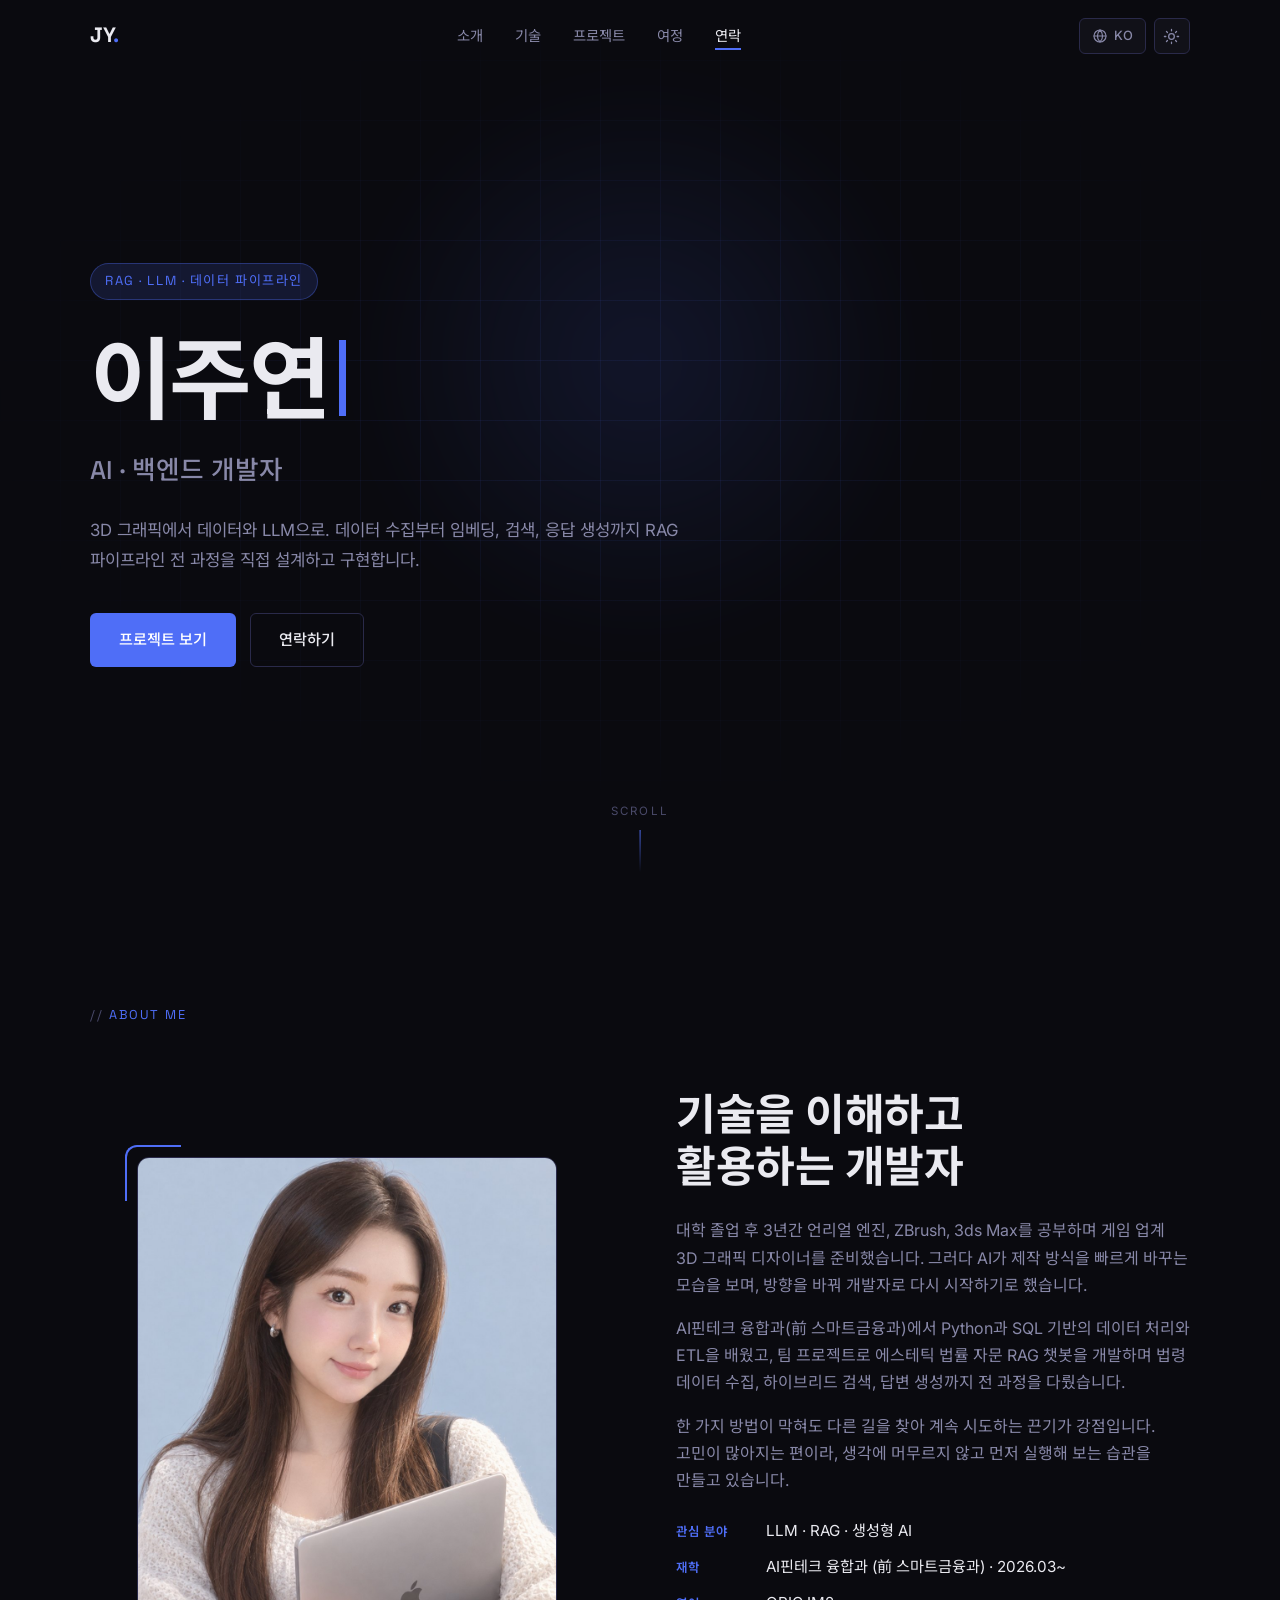
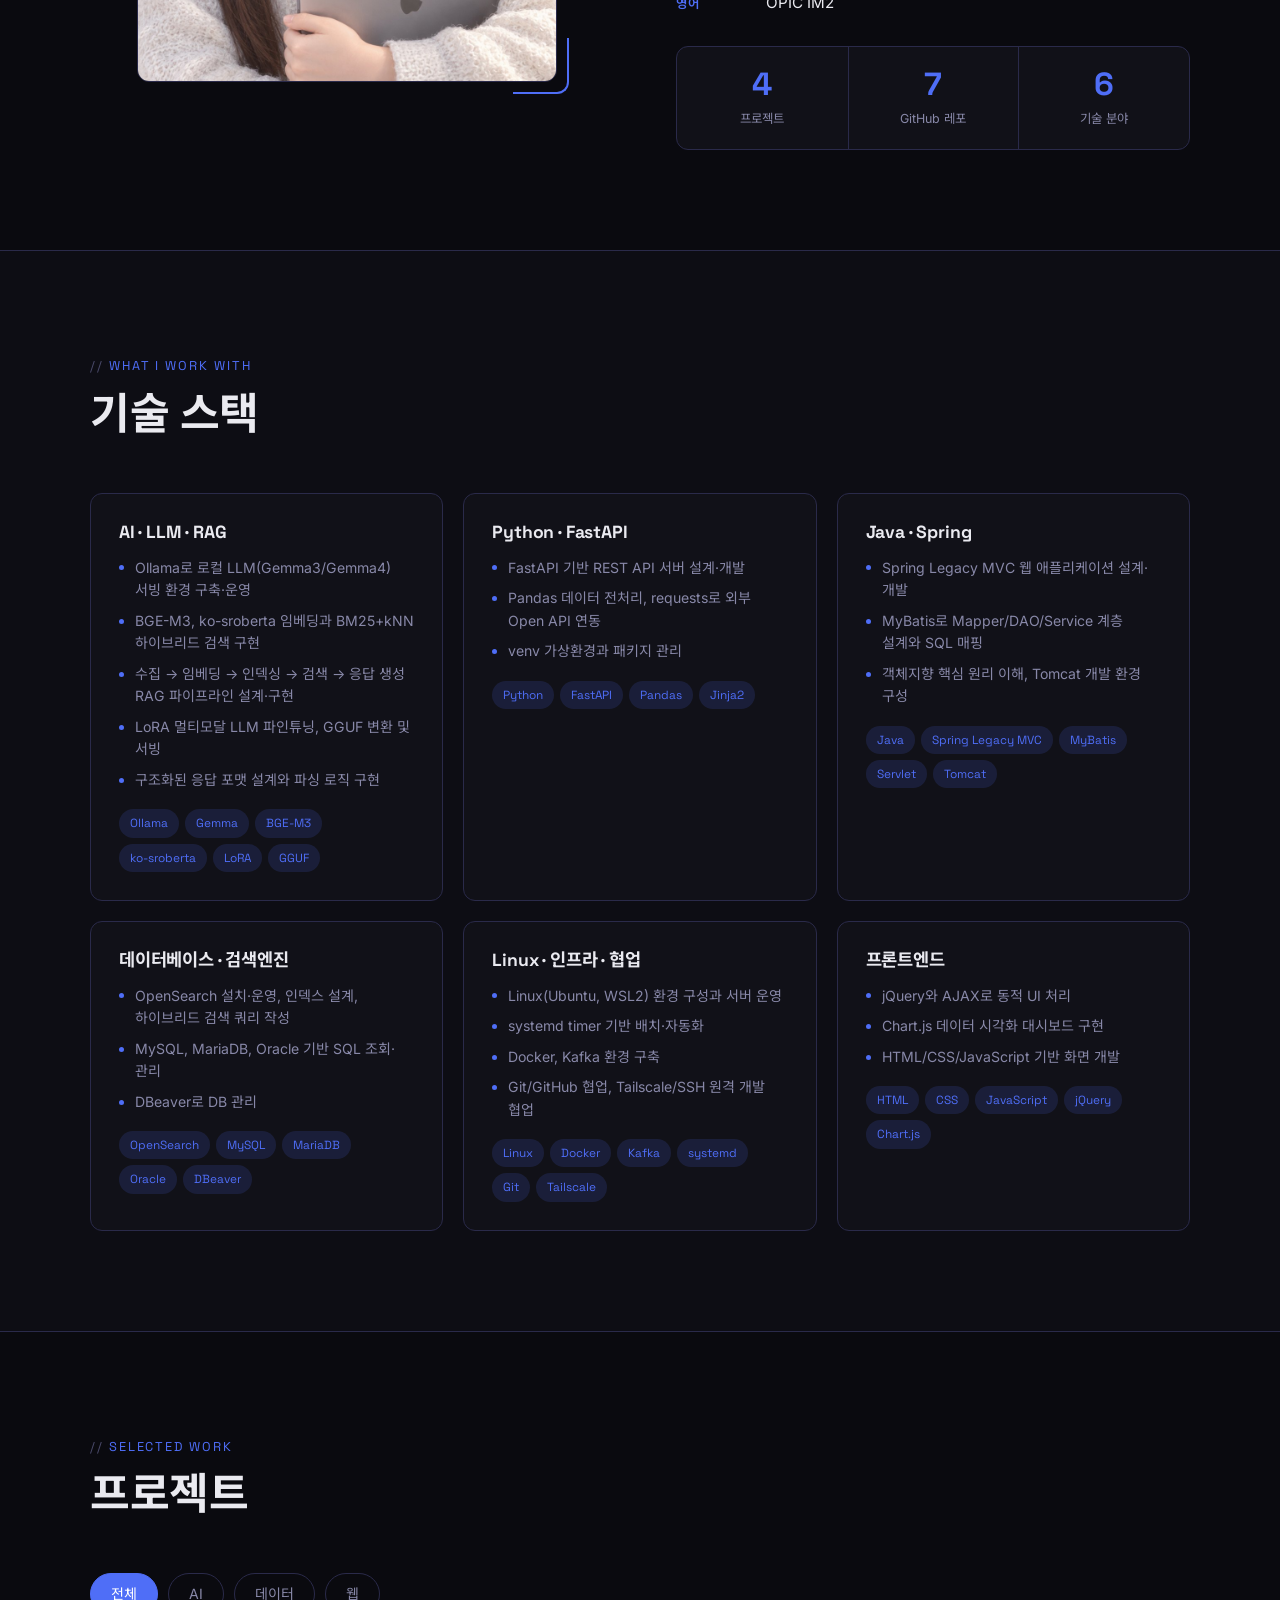
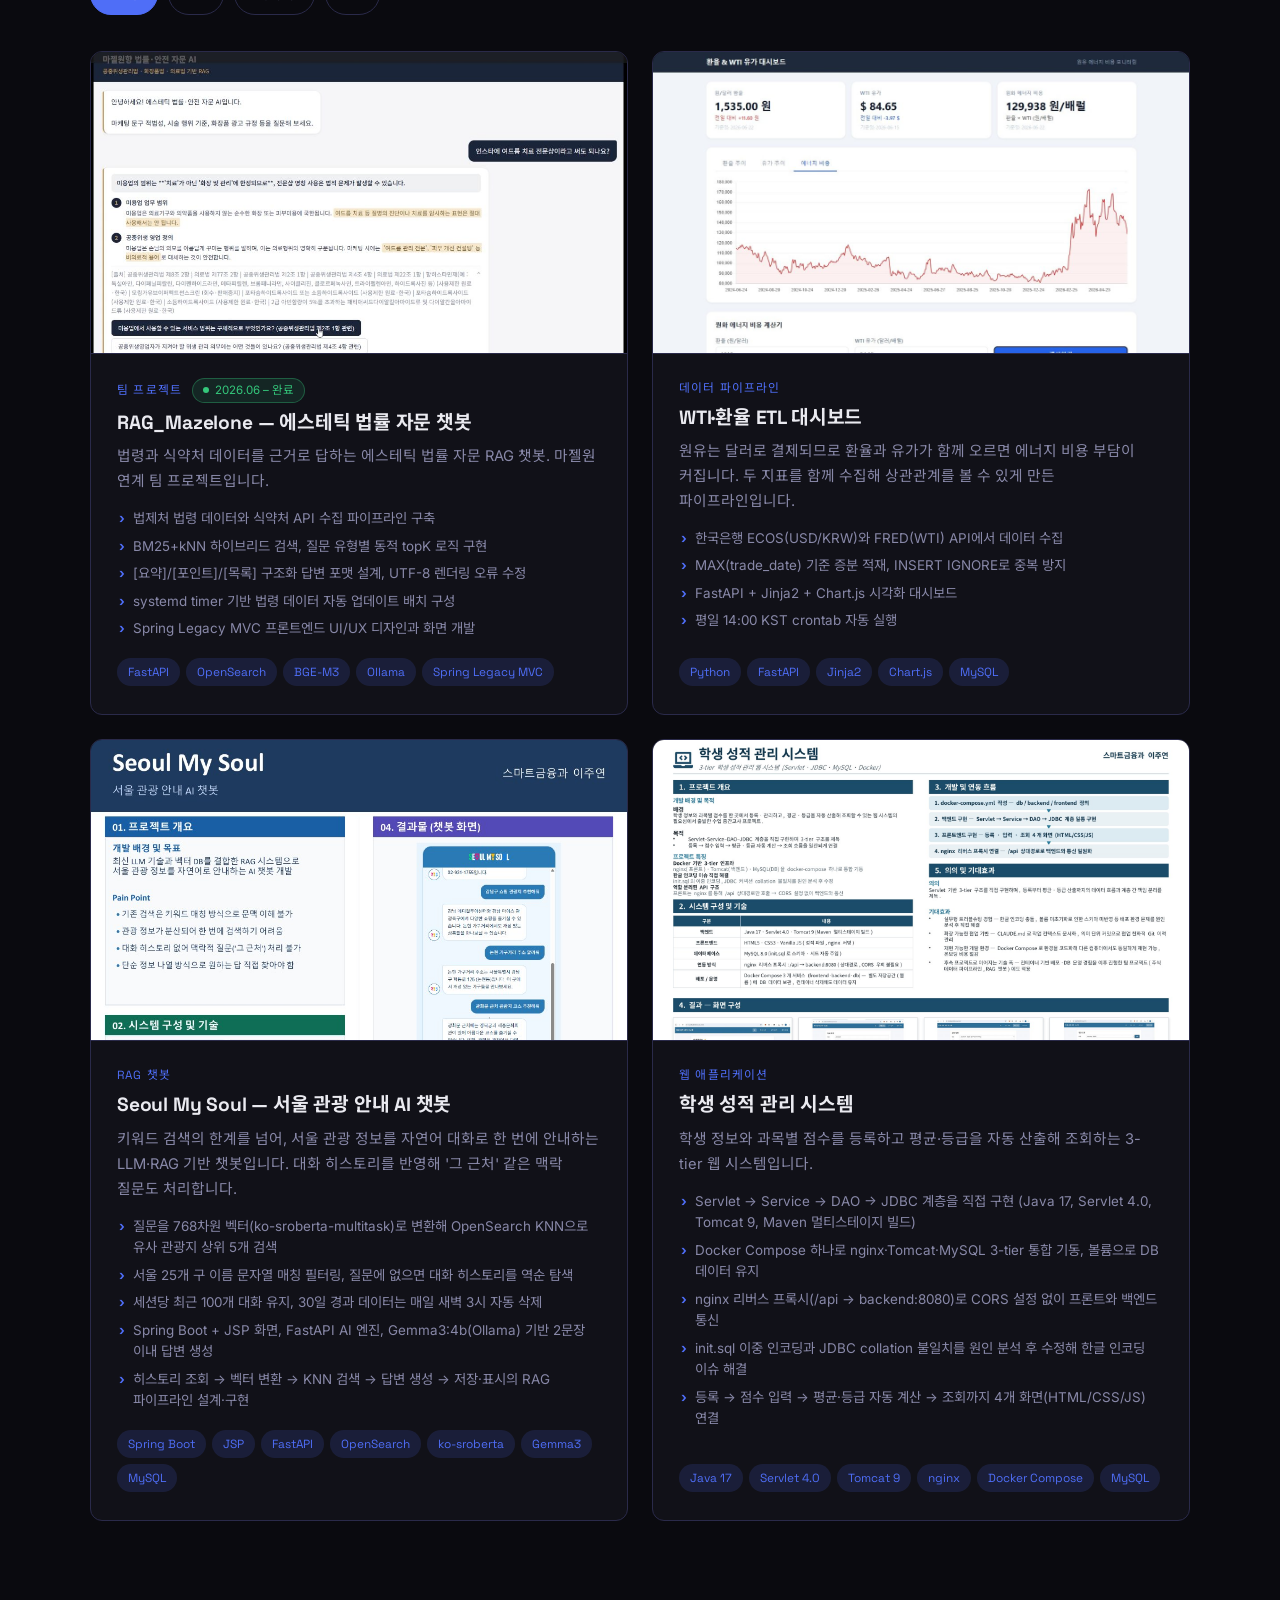
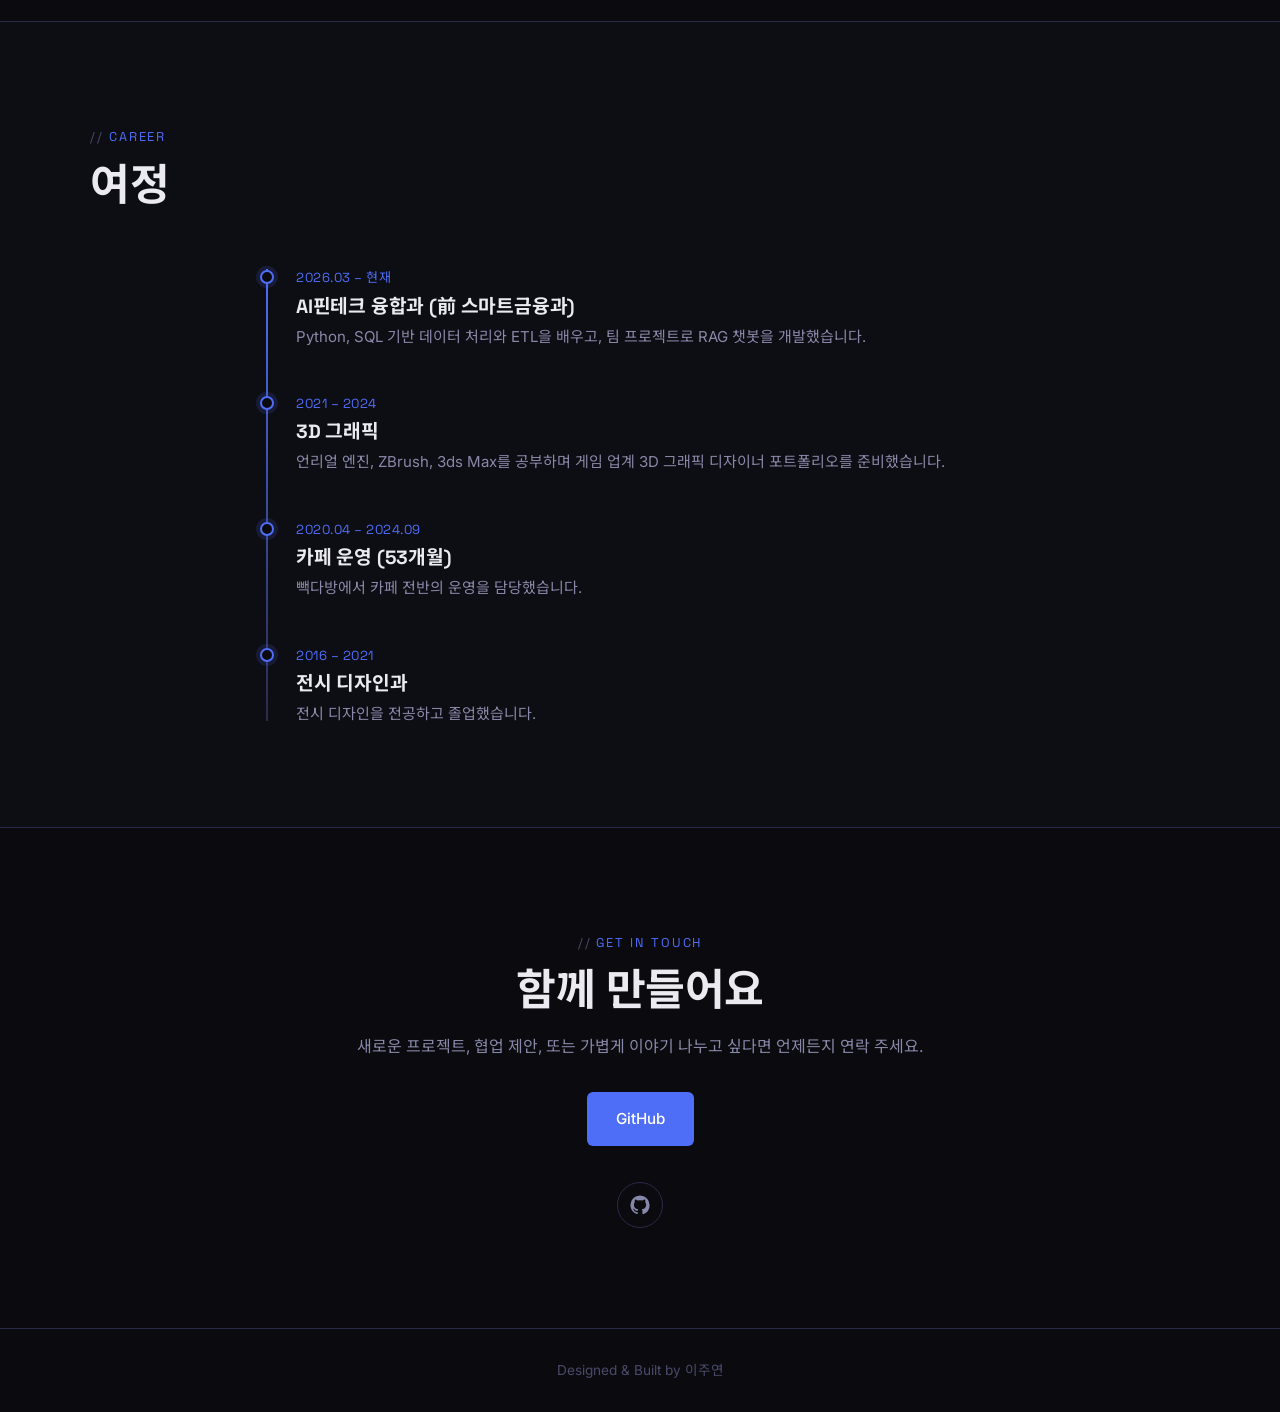
==== index.html @ a2f1c061 "Add portfolio site" ====
<!doctype html>
<html lang="ko" data-theme="dark">
<head>
  <meta charset="utf-8">
  <meta name="viewport" content="width=device-width, initial-scale=1">
  <title>이주연 | AI·백엔드 개발자</title>
  <meta name="description" content="RAG 챗봇과 데이터 파이프라인을 만드는 개발자 이주연의 포트폴리오입니다.">
  <meta name="color-scheme" content="dark light">
  <meta name="theme-color" content="#0A0A0F">
  <link rel="icon" href="data:image/svg+xml,%3Csvg xmlns='http://www.w3.org/2000/svg' viewBox='0 0 32 32'%3E%3Crect width='32' height='32' rx='8' fill='%234F6EF7'/%3E%3Ctext x='16' y='22' font-size='17' font-family='monospace' font-weight='700' text-anchor='middle' fill='white'%3E%26gt;_%3C/text%3E%3C/svg%3E">
  <link rel="preconnect" href="https://fonts.googleapis.com">
  <link rel="preconnect" href="https://fonts.gstatic.com" crossorigin>
  <link rel="stylesheet" href="https://fonts.googleapis.com/css2?family=Space+Grotesk:wght@400;500;600;700&family=Inter:wght@300;400;500;600&family=Noto+Sans+KR:wght@300;400;500;700&display=swap">
  <link rel="stylesheet" href="css/style.css">
  <script>
    /* Dark is the default. Set theme before first paint to avoid a flash. */
    (function () {
      var d = document.documentElement, t = null;
      d.classList.add("js");
      try { t = localStorage.getItem("theme"); } catch (e) {}
      d.setAttribute("data-theme", t === "light" ? "light" : "dark");
    })();
  </script>
</head>
<body>
  <a class="skip" href="#main" data-i18n="ui.skip">본문으로 건너뛰기</a>

  <nav class="nav" id="nav">
    <div class="container nav-inner">
      <a class="logo" href="#top" aria-label="Home">JY<span class="logo-dot">.</span></a>

      <ul class="nav-links" id="navLinks">
        <li><a href="#about" data-i18n="nav.about">소개</a></li>
        <li><a href="#skills" data-i18n="nav.skills">기술</a></li>
        <li><a href="#projects" data-i18n="nav.projects">프로젝트</a></li>
        <li><a href="#journey" data-i18n="nav.journey">여정</a></li>
        <li><a href="#contact" data-i18n="nav.contact">연락</a></li>
      </ul>

      <div class="nav-tools">
        <div class="lang" id="lang">
          <button class="tool-btn" id="langBtn" type="button" aria-haspopup="true" aria-expanded="false"
                  data-i18n-attr="aria-label:ui.lang;title:ui.lang">
            <svg viewBox="0 0 24 24" width="16" height="16" fill="none" stroke="currentColor" stroke-width="1.8" stroke-linecap="round" stroke-linejoin="round" aria-hidden="true"><circle cx="12" cy="12" r="9"/><path d="M3 12h18M12 3c2.6 2.6 3.9 5.6 3.9 9s-1.3 6.4-3.9 9c-2.6-2.6-3.9-5.6-3.9-9S9.4 5.6 12 3z"/></svg>
            <span id="langCode">KO</span>
          </button>
          <ul class="lang-menu" id="langMenu" role="menu">
            <li><button type="button" role="menuitem" data-lang="ko">한국어</button></li>
            <li><button type="button" role="menuitem" data-lang="en">English</button></li>
            <li><button type="button" role="menuitem" data-lang="zh">中文</button></li>
            <li><button type="button" role="menuitem" data-lang="ja">日本語</button></li>
          </ul>
        </div>

        <button class="tool-btn icon-only" id="themeBtn" type="button" data-i18n-attr="aria-label:ui.theme;title:ui.theme">
          <svg class="i-sun" viewBox="0 0 24 24" width="17" height="17" fill="none" stroke="currentColor" stroke-width="1.8" stroke-linecap="round" aria-hidden="true"><circle cx="12" cy="12" r="4"/><path d="M12 2v2M12 20v2M4.9 4.9l1.4 1.4M17.7 17.7l1.4 1.4M2 12h2M20 12h2M4.9 19.1l1.4-1.4M17.7 6.3l1.4-1.4"/></svg>
          <svg class="i-moon" viewBox="0 0 24 24" width="17" height="17" fill="none" stroke="currentColor" stroke-width="1.8" stroke-linecap="round" stroke-linejoin="round" aria-hidden="true"><path d="M21 12.8A9 9 0 1 1 11.2 3a7 7 0 0 0 9.8 9.8z"/></svg>
        </button>

        <button class="tool-btn icon-only menu-btn" id="menuBtn" type="button" aria-expanded="false" aria-controls="navLinks"
                data-i18n-attr="aria-label:ui.menu">
          <span class="bars" aria-hidden="true"><i></i><i></i><i></i></span>
        </button>
      </div>
    </div>
  </nav>

  <main id="main">
    <!-- HERO -->
    <section class="hero" id="top">
      <div class="hero-grid" aria-hidden="true"></div>
      <div class="hero-glow" aria-hidden="true"></div>
      <div class="container hero-inner">
        <p class="eyebrow" data-i18n="hero.eyebrow">RAG · LLM</p>
        <h1 class="hero-title">
          <span data-i18n="hero.name">이주연</span><span class="cursor" aria-hidden="true"></span>
        </h1>
        <p class="hero-role" data-i18n="hero.role">AI · 백엔드 개발자</p>
        <p class="hero-tagline" data-i18n="hero.tagline"></p>
        <div class="hero-actions">
          <a class="btn btn-primary" href="#projects" data-i18n="hero.cta1">프로젝트 보기</a>
          <a class="btn btn-ghost" href="#contact" data-i18n="hero.cta2">연락하기</a>
        </div>
      </div>
      <a class="scroll-hint" href="#about" aria-label="scroll">
        <span data-i18n="ui.scroll">scroll</span>
        <i aria-hidden="true"></i>
      </a>
    </section>

    <!-- ABOUT -->
    <section class="section" id="about">
      <div class="container">
        <div class="section-head reveal">
          <span class="section-label" data-i18n="about.label">About Me</span>
        </div>
        <div class="about-grid">
          <div class="about-photo reveal">
            <div class="photo-box"><img src="assets/profile.jpg" alt="이주연 프로필 일러스트" width="1000" height="1250"></div>
          </div>
          <div class="about-text reveal">
            <h2 class="section-title pre" data-i18n="about.title"></h2>
            <p data-i18n="about.p1"></p>
            <p data-i18n="about.p2"></p>
            <p data-i18n="about.p3"></p>
            <dl class="facts">
              <div><dt data-i18n="about.facts.focus.l"></dt><dd data-i18n="about.facts.focus.v"></dd></div>
              <div><dt data-i18n="about.facts.edu.l"></dt><dd data-i18n="about.facts.edu.v"></dd></div>
              <div><dt data-i18n="about.facts.lang.l"></dt><dd data-i18n="about.facts.lang.v"></dd></div>
            </dl>
            <div class="stats">
              <div class="stat"><b id="statProjects">0</b><span data-i18n="about.stats.projects"></span></div>
              <div class="stat"><b id="statRepos">0</b><span data-i18n="about.stats.repos"></span></div>
              <div class="stat"><b id="statAreas">0</b><span data-i18n="about.stats.areas"></span></div>
            </div>
          </div>
        </div>
      </div>
    </section>

    <!-- SKILLS -->
    <section class="section alt" id="skills">
      <div class="container">
        <div class="section-head reveal">
          <span class="section-label" data-i18n="skills.label">What I Work With</span>
          <h2 class="section-title" data-i18n="skills.title">기술 스택</h2>
        </div>
        <div class="skills-grid" id="skillsGrid"></div>
      </div>
    </section>

    <!-- PROJECTS -->
    <section class="section" id="projects">
      <div class="container">
        <div class="section-head reveal">
          <span class="section-label" data-i18n="projects.label">Selected Work</span>
          <h2 class="section-title" data-i18n="projects.title">프로젝트</h2>
        </div>
        <div class="filters reveal" id="filters" role="group">
          <button class="filter active" type="button" data-filter="all" data-i18n="projects.filter.all">전체</button>
          <button class="filter" type="button" data-filter="ai" data-i18n="projects.filter.ai">AI</button>
          <button class="filter" type="button" data-filter="data" data-i18n="projects.filter.data">데이터</button>
          <button class="filter" type="button" data-filter="web" data-i18n="projects.filter.web">웹</button>
        </div>
        <div class="project-grid" id="projectGrid"></div>
      </div>
    </section>

    <!-- JOURNEY -->
    <section class="section alt" id="journey">
      <div class="container">
        <div class="section-head reveal">
          <span class="section-label" data-i18n="journey.label">Career</span>
          <h2 class="section-title" data-i18n="journey.title">여정</h2>
        </div>
        <div class="timeline" id="timeline"></div>
      </div>
    </section>

    <!-- CONTACT -->
    <section class="section contact" id="contact">
      <div class="container reveal">
        <span class="section-label" data-i18n="contact.label">Get In Touch</span>
        <h2 class="section-title" data-i18n="contact.title">함께 만들어요</h2>
        <p class="contact-lead" data-i18n="contact.lead"></p>
        <div class="contact-actions">
          <a class="btn btn-primary" id="mailBtn" href="#" hidden data-i18n="contact.email">이메일 보내기</a>
          <button class="btn btn-ghost" id="copyBtn" type="button" hidden data-i18n="contact.copy">이메일 복사</button>
          <a class="btn btn-primary" id="ghBtn" href="https://github.com/jynlee" target="_blank" rel="noopener">GitHub</a>
        </div>
        <div class="social">
          <a href="https://github.com/jynlee" target="_blank" rel="noopener" aria-label="GitHub" title="GitHub">
            <svg viewBox="0 0 24 24" width="20" height="20" fill="currentColor" aria-hidden="true"><path d="M12 .5A11.5 11.5 0 0 0 .5 12c0 5.08 3.29 9.39 7.86 10.91.58.1.79-.25.79-.56v-2c-3.2.7-3.87-1.37-3.87-1.37-.52-1.33-1.28-1.68-1.28-1.68-1.04-.71.08-.7.08-.7 1.15.08 1.76 1.19 1.76 1.19 1.03 1.76 2.69 1.25 3.35.96.1-.74.4-1.25.73-1.54-2.55-.29-5.24-1.28-5.24-5.69 0-1.26.45-2.28 1.19-3.09-.12-.29-.52-1.46.11-3.05 0 0 .97-.31 3.17 1.18a11 11 0 0 1 5.77 0c2.2-1.49 3.16-1.18 3.16-1.18.63 1.59.23 2.76.11 3.05.74.81 1.19 1.83 1.19 3.09 0 4.42-2.69 5.39-5.25 5.68.41.36.78 1.06.78 2.14v3.17c0 .31.21.67.8.56A11.5 11.5 0 0 0 23.5 12 11.5 11.5 0 0 0 12 .5z"/></svg>
          </a>
          <a id="mailIcon" href="#" hidden aria-label="Email" title="Email">
            <svg viewBox="0 0 24 24" width="20" height="20" fill="none" stroke="currentColor" stroke-width="1.8" stroke-linecap="round" stroke-linejoin="round" aria-hidden="true"><rect x="3" y="5" width="18" height="14" rx="2"/><path d="m3 7 9 6 9-6"/></svg>
          </a>
        </div>
      </div>
    </section>
  </main>

  <footer class="footer">
    <div class="container">
      <p data-i18n="footer.note">Designed &amp; Built by 이주연</p>
    </div>
  </footer>

  <script src="js/i18n/ko.js"></script>
  <script src="js/i18n/en.js"></script>
  <script src="js/i18n/zh.js"></script>
  <script src="js/i18n/ja.js"></script>
  <script src="js/i18n.js"></script>
  <script src="js/data.js"></script>
  <script src="js/main.js"></script>
</body>
</html>
---- css/style.css ----
/* ===== Tokens ===== */
:root,
:root[data-theme="dark"] {
  --bg: #0A0A0F;
  --bg-alt: #0D0D14;
  --bg-card: #111118;
  --bg-hover: #16161F;
  --border: #2A2A4A;
  --accent: #4F6EF7;
  --accent-dim: rgba(79, 110, 247, .15);
  --accent-glow: rgba(79, 110, 247, .35);
  --text: #EAEAF0;
  --text-2: #8888A8;
  --text-3: #4A4A6A;
  --nav-bg: rgba(10, 10, 15, .8);
  --grid-line: rgba(79, 110, 247, .09);
  --thumb: linear-gradient(135deg, #14141f, #1b1b2c);
  --shadow: 0 16px 40px rgba(0, 0, 0, .45);
  --radius: 12px;
  --radius-s: 6px;
  --font-display: "Space Grotesk", "Noto Sans KR", "Apple SD Gothic Neo", "Malgun Gothic", "Hiragino Sans", "Microsoft YaHei", sans-serif;
  --font-body: "Inter", "Noto Sans KR", "Apple SD Gothic Neo", "Malgun Gothic", "Hiragino Sans", "Microsoft YaHei", sans-serif;
  color-scheme: dark;
}
:root[data-theme="light"] {
  --bg: #F6F7FB;
  --bg-alt: #EEF0F7;
  --bg-card: #FFFFFF;
  --bg-hover: #F1F3FB;
  --border: #D9DCEB;
  --accent: #3F5BE0;
  --accent-dim: rgba(63, 91, 224, .1);
  --accent-glow: rgba(63, 91, 224, .25);
  --text: #14142B;
  --text-2: #55587A;
  --text-3: #8C8FAD;
  --nav-bg: rgba(246, 247, 251, .85);
  --grid-line: rgba(63, 91, 224, .08);
  --thumb: linear-gradient(135deg, #e9ecf8, #f4f5fb);
  --shadow: 0 16px 36px rgba(40, 50, 110, .12);
  color-scheme: light;
}

/* ===== Base ===== */
*, *::before, *::after { box-sizing: border-box; }
html { scroll-behavior: smooth; scroll-padding-top: 72px; -webkit-text-size-adjust: 100%; }
body {
  margin: 0; background: var(--bg); color: var(--text);
  font-family: var(--font-body); line-height: 1.7; font-size: 16px;
  -webkit-font-smoothing: antialiased; word-break: keep-all; overflow-wrap: break-word;
  transition: background .3s, color .3s;
}
html:lang(ja) body, html:lang(zh) body { word-break: normal; line-break: strict; }
.skill-card, .card, .about-text { min-width: 0; }
h1, h2, h3 { font-family: var(--font-display); margin: 0; line-height: 1.2; letter-spacing: -.01em; }
p { margin: 0; }
a { color: inherit; text-decoration: none; }
ul { list-style: none; margin: 0; padding: 0; }
button { font: inherit; color: inherit; cursor: pointer; }
[hidden] { display: none !important; }
:focus-visible { outline: 2px solid var(--accent); outline-offset: 3px; border-radius: 4px; }
::selection { background: var(--accent-glow); }

.container { width: min(1100px, 100% - 48px); margin-inline: auto; }
.skip { position: absolute; left: 12px; top: -48px; background: var(--accent); color: #fff; padding: 8px 14px; border-radius: var(--radius-s); z-index: 200; transition: top .2s; }
.skip:focus { top: 12px; }

/* ===== Nav ===== */
.nav { position: fixed; inset: 0 0 auto 0; z-index: 100; padding: 18px 0; transition: background .3s, border-color .3s, padding .3s; border-bottom: 1px solid transparent; }
.nav.scrolled { background: var(--nav-bg); backdrop-filter: blur(14px); -webkit-backdrop-filter: blur(14px); border-bottom-color: var(--border); padding: 12px 0; }
.nav-inner { display: flex; align-items: center; justify-content: space-between; gap: 16px; }
.logo { font-family: var(--font-display); font-weight: 700; font-size: 1.3rem; letter-spacing: -.02em; }
.logo-dot { color: var(--accent); }
.nav-links { display: flex; gap: 32px; }
.nav-links a { font-size: .9rem; color: var(--text-2); position: relative; padding: 4px 0; transition: color .2s; }
.nav-links a::after { content: ""; position: absolute; left: 0; bottom: -2px; height: 2px; width: 0; background: var(--accent); transition: width .25s; }
.nav-links a:hover, .nav-links a.active { color: var(--text); }
.nav-links a:hover::after, .nav-links a.active::after { width: 100%; }
.nav-tools { display: flex; align-items: center; gap: 8px; }
.tool-btn { display: inline-flex; align-items: center; gap: 6px; height: 36px; padding: 0 12px; background: var(--bg-card); border: 1px solid var(--border); border-radius: var(--radius-s); color: var(--text-2); font-size: .8rem; font-weight: 500; transition: border-color .2s, color .2s, background .2s; }
.tool-btn:hover { border-color: var(--accent); color: var(--text); }
.tool-btn.icon-only { width: 36px; padding: 0; justify-content: center; }
.i-sun { display: none; }
:root[data-theme="dark"] .i-sun { display: block; }
:root[data-theme="dark"] .i-moon { display: none; }
.lang { position: relative; }
.lang-menu { position: absolute; right: 0; top: calc(100% + 8px); min-width: 130px; background: var(--bg-card); border: 1px solid var(--border); border-radius: var(--radius-s); padding: 4px; box-shadow: var(--shadow); display: none; }
.lang.open .lang-menu { display: block; }
.lang-menu button { width: 100%; text-align: left; background: none; border: 0; padding: 8px 12px; border-radius: 4px; font-size: .88rem; color: var(--text-2); }
.lang-menu button:hover { background: var(--accent-dim); color: var(--text); }
.lang-menu button[aria-current="true"] { color: var(--accent); font-weight: 600; }
.menu-btn { display: none; }
.bars { display: grid; gap: 4px; width: 16px; }
.bars i { display: block; height: 2px; background: currentColor; border-radius: 2px; transition: transform .25s, opacity .2s; }
.menu-btn[aria-expanded="true"] .bars i:nth-child(1) { transform: translateY(6px) rotate(45deg); }
.menu-btn[aria-expanded="true"] .bars i:nth-child(2) { opacity: 0; }
.menu-btn[aria-expanded="true"] .bars i:nth-child(3) { transform: translateY(-6px) rotate(-45deg); }

/* ===== Buttons ===== */
.btn { display: inline-flex; align-items: center; justify-content: center; gap: 8px; padding: 13px 28px; border-radius: var(--radius-s); font-size: .95rem; font-weight: 500; border: 1px solid transparent; transition: transform .2s, box-shadow .2s, border-color .2s, background .2s; }
.btn-primary { background: var(--accent); color: #fff; }
.btn-primary:hover { transform: translateY(-2px); box-shadow: 0 8px 24px var(--accent-glow); }
.btn-ghost { background: transparent; border-color: var(--border); color: var(--text); }
.btn-ghost:hover { border-color: var(--accent); background: var(--accent-dim); transform: translateY(-2px); }

/* ===== Hero ===== */
.hero { position: relative; min-height: 100vh; min-height: 100svh; display: flex; align-items: center; overflow: hidden; padding: 120px 0 90px; }
.hero-grid {
  position: absolute; inset: 0;
  background-image: linear-gradient(var(--grid-line) 1px, transparent 1px), linear-gradient(90deg, var(--grid-line) 1px, transparent 1px);
  background-size: 60px 60px; opacity: .9;
  -webkit-mask-image: radial-gradient(ellipse 70% 60% at 50% 45%, #000 20%, transparent 75%);
  mask-image: radial-gradient(ellipse 70% 60% at 50% 45%, #000 20%, transparent 75%);
}
.hero-glow { position: absolute; width: 640px; height: 640px; left: 50%; top: 40%; transform: translate(-50%, -50%); background: radial-gradient(circle, var(--accent-glow), transparent 65%); opacity: .35; filter: blur(30px); pointer-events: none; }
.hero-inner { position: relative; }
.eyebrow { display: inline-block; font-family: var(--font-display); font-size: .82rem; letter-spacing: .12em; text-transform: uppercase; color: var(--accent); background: var(--accent-dim); border: 1px solid var(--accent-glow); padding: 6px 14px; border-radius: 999px; margin-bottom: 28px; }
.hero-title { font-size: clamp(2.8rem, 8vw, 5.6rem); font-weight: 700; letter-spacing: -.03em; }
.cursor { display: inline-block; width: .08em; min-width: 4px; height: .85em; margin-left: .12em; background: var(--accent); vertical-align: -.05em; animation: blink 1s steps(1) infinite; }
@keyframes blink { 50% { opacity: 0; } }
.hero-role { margin-top: 14px; font-family: var(--font-display); font-size: clamp(1.15rem, 2.6vw, 1.6rem); color: var(--text-2); font-weight: 500; }
.hero-tagline { margin-top: 22px; max-width: 600px; color: var(--text-2); font-size: 1.05rem; line-height: 1.8; }
.hero-actions { margin-top: 38px; display: flex; flex-wrap: wrap; gap: 14px; }
.scroll-hint { position: absolute; left: 50%; bottom: 28px; transform: translateX(-50%); display: flex; flex-direction: column; align-items: center; gap: 8px; color: var(--text-3); font-size: .72rem; letter-spacing: .2em; text-transform: uppercase; }
.scroll-hint i { width: 1px; height: 42px; background: linear-gradient(var(--accent), transparent); animation: drop 1.8s ease-in-out infinite; transform-origin: top; }
@keyframes drop { 0% { transform: scaleY(0); } 50% { transform: scaleY(1); } 100% { transform: scaleY(1); opacity: 0; } }

/* ===== Sections ===== */
.section { padding: 100px 0; }
.section.alt { background: var(--bg-alt); border-block: 1px solid var(--border); }
.section-head { margin-bottom: 52px; }
.section-label { display: inline-block; font-family: var(--font-display); font-size: .8rem; letter-spacing: .15em; text-transform: uppercase; color: var(--accent); margin-bottom: 12px; }
.section-label::before { content: "// "; color: var(--text-3); }
.section-title { font-size: clamp(1.9rem, 4vw, 2.7rem); font-weight: 700; }
.section-title.pre { white-space: pre-line; margin-bottom: 24px; }

/* ===== About ===== */
.about-grid { display: grid; grid-template-columns: 1fr 1fr; gap: 72px; align-items: center; }
.about-photo { position: relative; max-width: 420px; width: 100%; justify-self: center; }
.photo-box { position: relative; aspect-ratio: 4 / 5; background: var(--bg-card); border: 1px solid var(--border); border-radius: var(--radius); overflow: hidden; }
.photo-box img { position: relative; object-position: center top; width: 100%; height: 100%; object-fit: cover; display: block; }
.photo-box::before { content: ""; position: absolute; inset: 0; background: repeating-linear-gradient(45deg, transparent 0 14px, var(--accent-dim) 14px 15px); opacity: .6; }
.about-photo::before, .about-photo::after { content: ""; position: absolute; width: 56px; height: 56px; border: 2px solid var(--accent); pointer-events: none; z-index: 1; }
.about-photo::before { top: -12px; left: -12px; border-right: 0; border-bottom: 0; border-top-left-radius: var(--radius); }
.about-photo::after { bottom: -12px; right: -12px; border-left: 0; border-top: 0; border-bottom-right-radius: var(--radius); }
.about-text p { color: var(--text-2); margin-bottom: 16px; }
.facts { margin: 24px 0 0; display: grid; gap: 10px; }
.facts div { display: flex; gap: 14px; align-items: baseline; flex-wrap: wrap; }
.facts dt { flex: 0 0 76px; font-size: .78rem; color: var(--accent); text-transform: uppercase; letter-spacing: .08em; font-weight: 600; }
.facts dd { margin: 0; color: var(--text); font-size: .95rem; }
.stats { margin-top: 30px; display: grid; grid-template-columns: repeat(3, 1fr); background: var(--bg-card); border: 1px solid var(--border); border-radius: var(--radius); overflow: hidden; }
.stat { padding: 20px 12px; text-align: center; }
.stat + .stat { border-left: 1px solid var(--border); }
.stat b { display: block; font-family: var(--font-display); font-size: 2rem; color: var(--accent); line-height: 1.1; }
.stat span { display: block; margin-top: 6px; font-size: .78rem; color: var(--text-2); }

/* ===== Skills ===== */
.skills-grid { display: grid; grid-template-columns: repeat(3, 1fr); gap: 20px; }
.skill-card { background: var(--bg-card); border: 1px solid var(--border); border-radius: var(--radius); padding: 28px; transition: transform .25s, border-color .25s, background .25s; }
.skill-card:hover { transform: translateY(-4px); border-color: var(--accent); background: var(--bg-hover); }
.skill-card h3 { font-size: 1.1rem; margin-bottom: 14px; }
.skill-card ul { display: grid; gap: 8px; margin-bottom: 18px; }
.skill-card li { position: relative; padding-left: 16px; font-size: .88rem; color: var(--text-2); line-height: 1.6; }
.skill-card li::before { content: ""; position: absolute; left: 0; top: .62em; width: 5px; height: 5px; border-radius: 50%; background: var(--accent); }

.tags { display: flex; flex-wrap: wrap; gap: 6px; }
.tag { font-size: .74rem; padding: 3px 10px; border-radius: 999px; background: var(--accent-dim); color: var(--accent); border: 1px solid transparent; font-family: var(--font-display); white-space: nowrap; }

/* ===== Projects ===== */
.filters { display: flex; flex-wrap: wrap; gap: 10px; margin-bottom: 36px; }
.filter { padding: 8px 20px; background: transparent; border: 1px solid var(--border); border-radius: 999px; color: var(--text-2); font-size: .88rem; transition: all .2s; }
.filter:hover { border-color: var(--accent); color: var(--text); }
.filter.active { background: var(--accent); border-color: var(--accent); color: #fff; }
.project-grid { display: grid; grid-template-columns: repeat(2, 1fr); gap: 24px; }
.card { position: relative; background: var(--bg-card); border: 1px solid var(--border); border-radius: var(--radius); overflow: hidden; display: flex; flex-direction: column; transition: transform .3s, border-color .3s, box-shadow .3s; }
.card:hover { transform: translateY(-6px); border-color: var(--accent); box-shadow: var(--shadow); }
.card.is-hidden { display: none; }
.card-thumb { position: relative; aspect-ratio: 16 / 9; background: var(--thumb); border-bottom: 1px solid var(--border); overflow: hidden; }
.card-thumb img { width: 100%; height: 100%; object-fit: cover; object-position: top center; display: block; }
.card-thumb.is-blank::before { content: ""; position: absolute; inset: 0; background-image: linear-gradient(var(--grid-line) 1px, transparent 1px), linear-gradient(90deg, var(--grid-line) 1px, transparent 1px); background-size: 24px 24px; }
.card-overlay { position: absolute; inset: 0; background: rgba(10, 10, 15, .72); display: flex; align-items: center; justify-content: center; gap: 10px; opacity: 0; transition: opacity .3s; }
.card:hover .card-overlay, .card:focus-within .card-overlay { opacity: 1; }
.card-overlay a { padding: 9px 20px; border-radius: var(--radius-s); background: var(--accent); color: #fff; font-size: .85rem; font-weight: 500; }
.card-body { padding: 24px 26px 28px; display: flex; flex-direction: column; flex: 1; }
.card-meta { display: flex; flex-wrap: wrap; align-items: center; gap: 10px; margin-bottom: 8px; }
.card-category { font-family: var(--font-display); font-size: .74rem; letter-spacing: .1em; text-transform: uppercase; color: var(--accent); }
.badge-done { display: inline-flex; align-items: center; gap: 6px; font-size: .72rem; padding: 2px 10px; border-radius: 999px; background: rgba(52, 199, 123, .12); color: #34c77b; border: 1px solid rgba(52, 199, 123, .35); }
:root[data-theme="light"] .badge-done { color: #168a52; }
.badge-done::before { content: ""; width: 6px; height: 6px; border-radius: 50%; background: currentColor; }
.card h3 { font-size: 1.2rem; margin-bottom: 10px; }
.card-desc { color: var(--text-2); font-size: .92rem; margin-bottom: 14px; }
.card-points { display: grid; gap: 6px; margin-bottom: 18px; }
.card-points li { position: relative; padding-left: 16px; font-size: .84rem; color: var(--text-2); line-height: 1.6; }
.card-points li::before { content: "›"; position: absolute; left: 2px; color: var(--accent); font-weight: 700; }
.card .tags { margin-top: auto; }

.card-thumb.zoomable { cursor: zoom-in; }
.zoom-hint { position: absolute; right: 12px; bottom: 12px; z-index: 2; padding: 4px 12px; border-radius: 999px; background: rgba(10, 10, 15, .78); color: #fff; font-size: .74rem; opacity: 0; transition: opacity .25s; pointer-events: none; }
.card:hover .zoom-hint, .card-thumb:focus-visible .zoom-hint { opacity: 1; }
.lightbox { position: fixed; inset: 0; z-index: 300; background: rgba(5, 5, 10, .88); display: flex; align-items: center; justify-content: center; padding: 24px; cursor: zoom-out; }
.lightbox img { max-width: 100%; max-height: 100%; object-fit: contain; border-radius: var(--radius-s); background: #fff; cursor: default; }
.lightbox-close { position: absolute; top: 14px; right: 18px; width: 44px; height: 44px; border-radius: 50%; border: 1px solid var(--border); background: var(--bg-card); color: var(--text); font-size: 1.6rem; line-height: 1; }

/* ===== Timeline ===== */
.timeline { position: relative; max-width: 760px; margin-inline: auto; padding-left: 36px; }
.timeline::before { content: ""; position: absolute; left: 6px; top: 6px; bottom: 6px; width: 2px; background: linear-gradient(var(--accent), var(--border)); }
.t-item { position: relative; padding-bottom: 40px; }
.t-item:last-child { padding-bottom: 0; }
.t-item::before { content: ""; position: absolute; left: -36px; top: 7px; width: 14px; height: 14px; border-radius: 50%; background: var(--bg); border: 2px solid var(--accent); box-shadow: 0 0 0 4px var(--accent-dim); }
.t-date { font-family: var(--font-display); font-size: .82rem; color: var(--accent); letter-spacing: .04em; }
.t-item h3 { margin: 4px 0 6px; font-size: 1.2rem; }
.t-item p { color: var(--text-2); font-size: .94rem; }

/* ===== Contact ===== */
.contact { text-align: center; }
.contact .section-title { margin-bottom: 16px; }
.contact-lead { max-width: 640px; margin: 0 auto 32px; color: var(--text-2); }
@media (min-width: 1000px) { .contact-lead { max-width: none; white-space: nowrap; } }
.contact-actions { display: flex; flex-wrap: wrap; gap: 14px; justify-content: center; }
.social { margin-top: 36px; display: flex; gap: 14px; justify-content: center; }
.social a { width: 46px; height: 46px; display: grid; place-items: center; border: 1px solid var(--border); border-radius: 50%; color: var(--text-2); transition: all .2s; }
.social a:hover { border-color: var(--accent); color: var(--accent); background: var(--accent-dim); transform: translateY(-3px); }

/* ===== Footer ===== */
.footer { border-top: 1px solid var(--border); padding: 30px 0; text-align: center; color: var(--text-3); font-size: .85rem; }

/* ===== Reveal ===== */
.js .reveal { opacity: 0; transform: translateY(26px); transition: opacity .7s ease, transform .7s ease; }
.js .reveal.visible { opacity: 1; transform: none; }

/* ===== Responsive ===== */
@media (max-width: 960px) {
  .skills-grid { grid-template-columns: repeat(2, 1fr); }
}
@media (max-width: 768px) {
  .container { width: min(1100px, 100% - 36px); }
  .section { padding: 72px 0; }
  .menu-btn { display: inline-flex; }
  .nav-links { position: absolute; top: 100%; left: 0; right: 0; flex-direction: column; gap: 0; background: var(--bg-card); border-bottom: 1px solid var(--border); padding: 8px 18px 14px; display: none; }
  .nav-links.open { display: flex; }
  .nav-links a { display: block; padding: 12px 0; font-size: 1rem; }
  .nav-links a::after { display: none; }
  .about-grid { grid-template-columns: 1fr; gap: 44px; }
  .about-photo { max-width: 300px; }
  .skills-grid, .project-grid { grid-template-columns: 1fr; }
  .hero { padding-top: 110px; }
  .hero-glow { width: 360px; height: 360px; }
  .scroll-hint { display: none; }
  .tool-btn { padding: 0 10px; }
}

@media (prefers-reduced-motion: reduce) {
  html { scroll-behavior: auto; }
  *, *::before, *::after { animation: none !important; transition: none !important; }
  .js .reveal { opacity: 1; transform: none; }
}
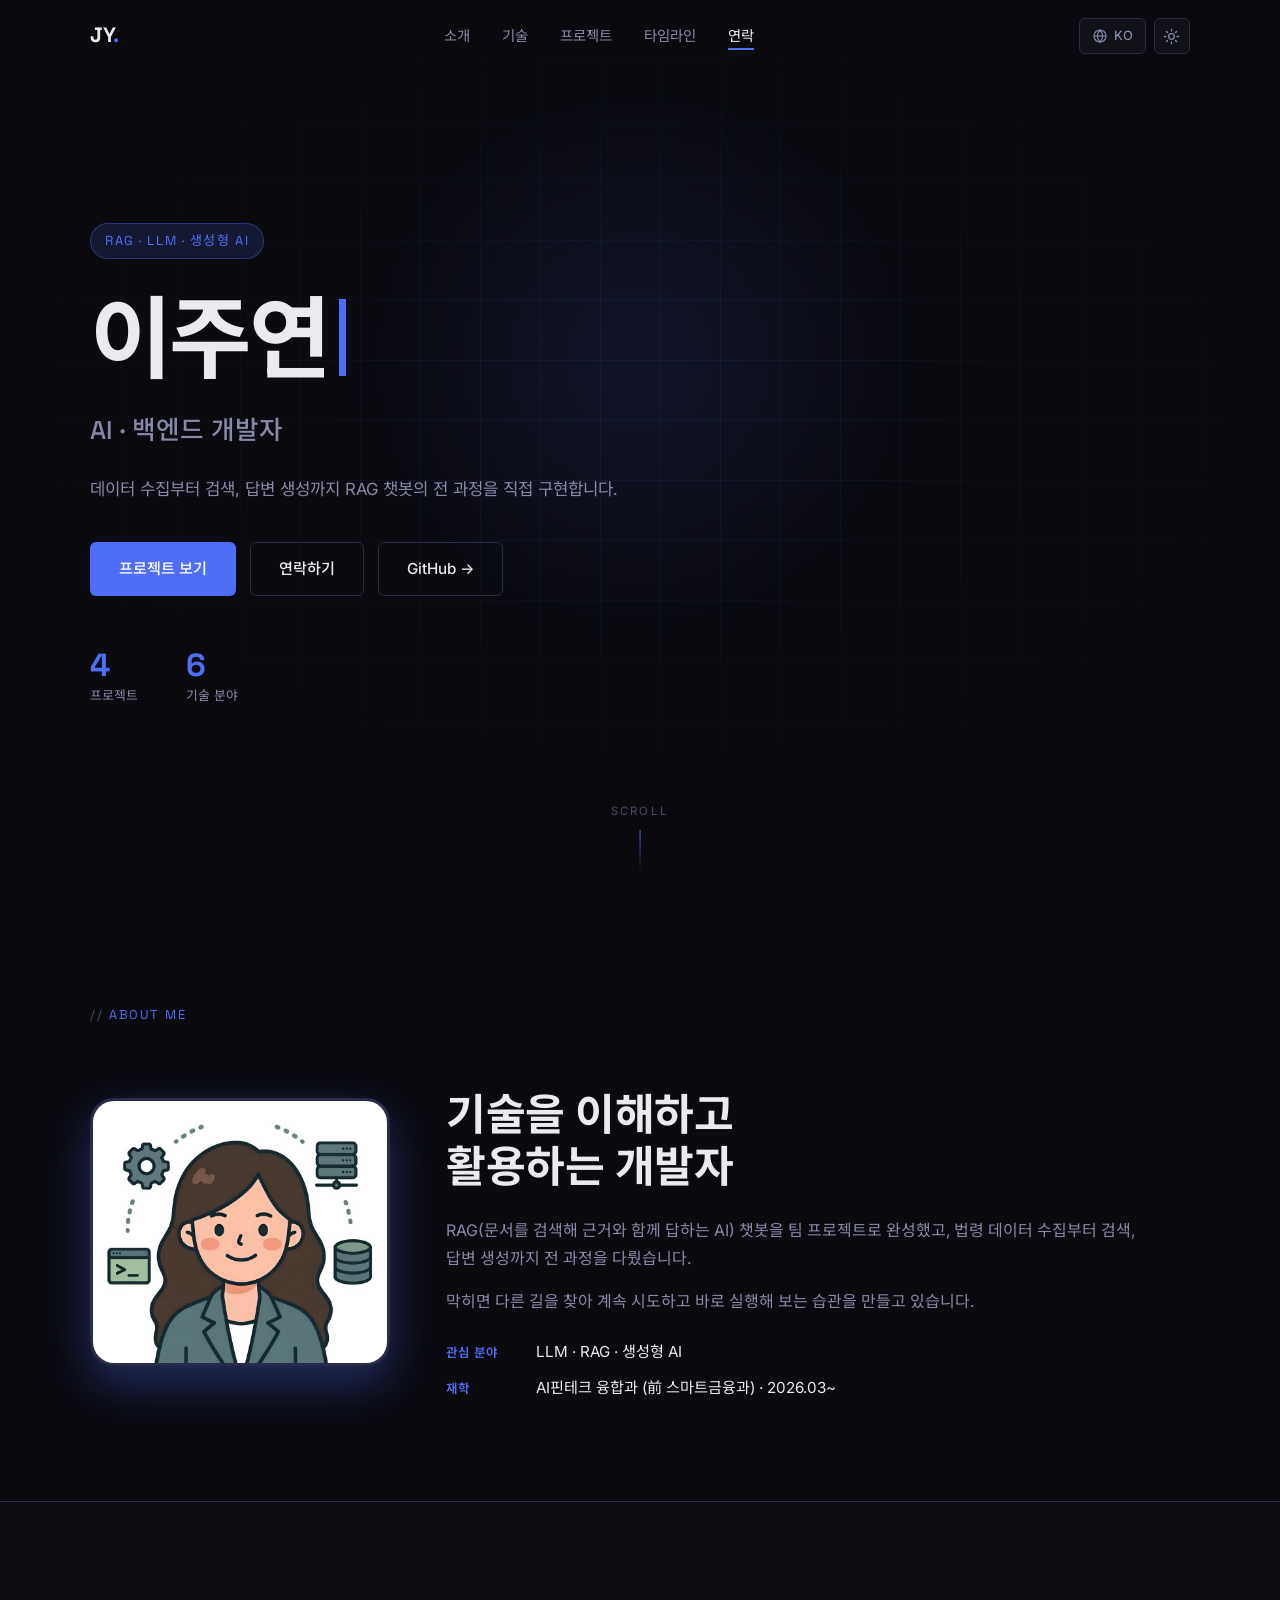
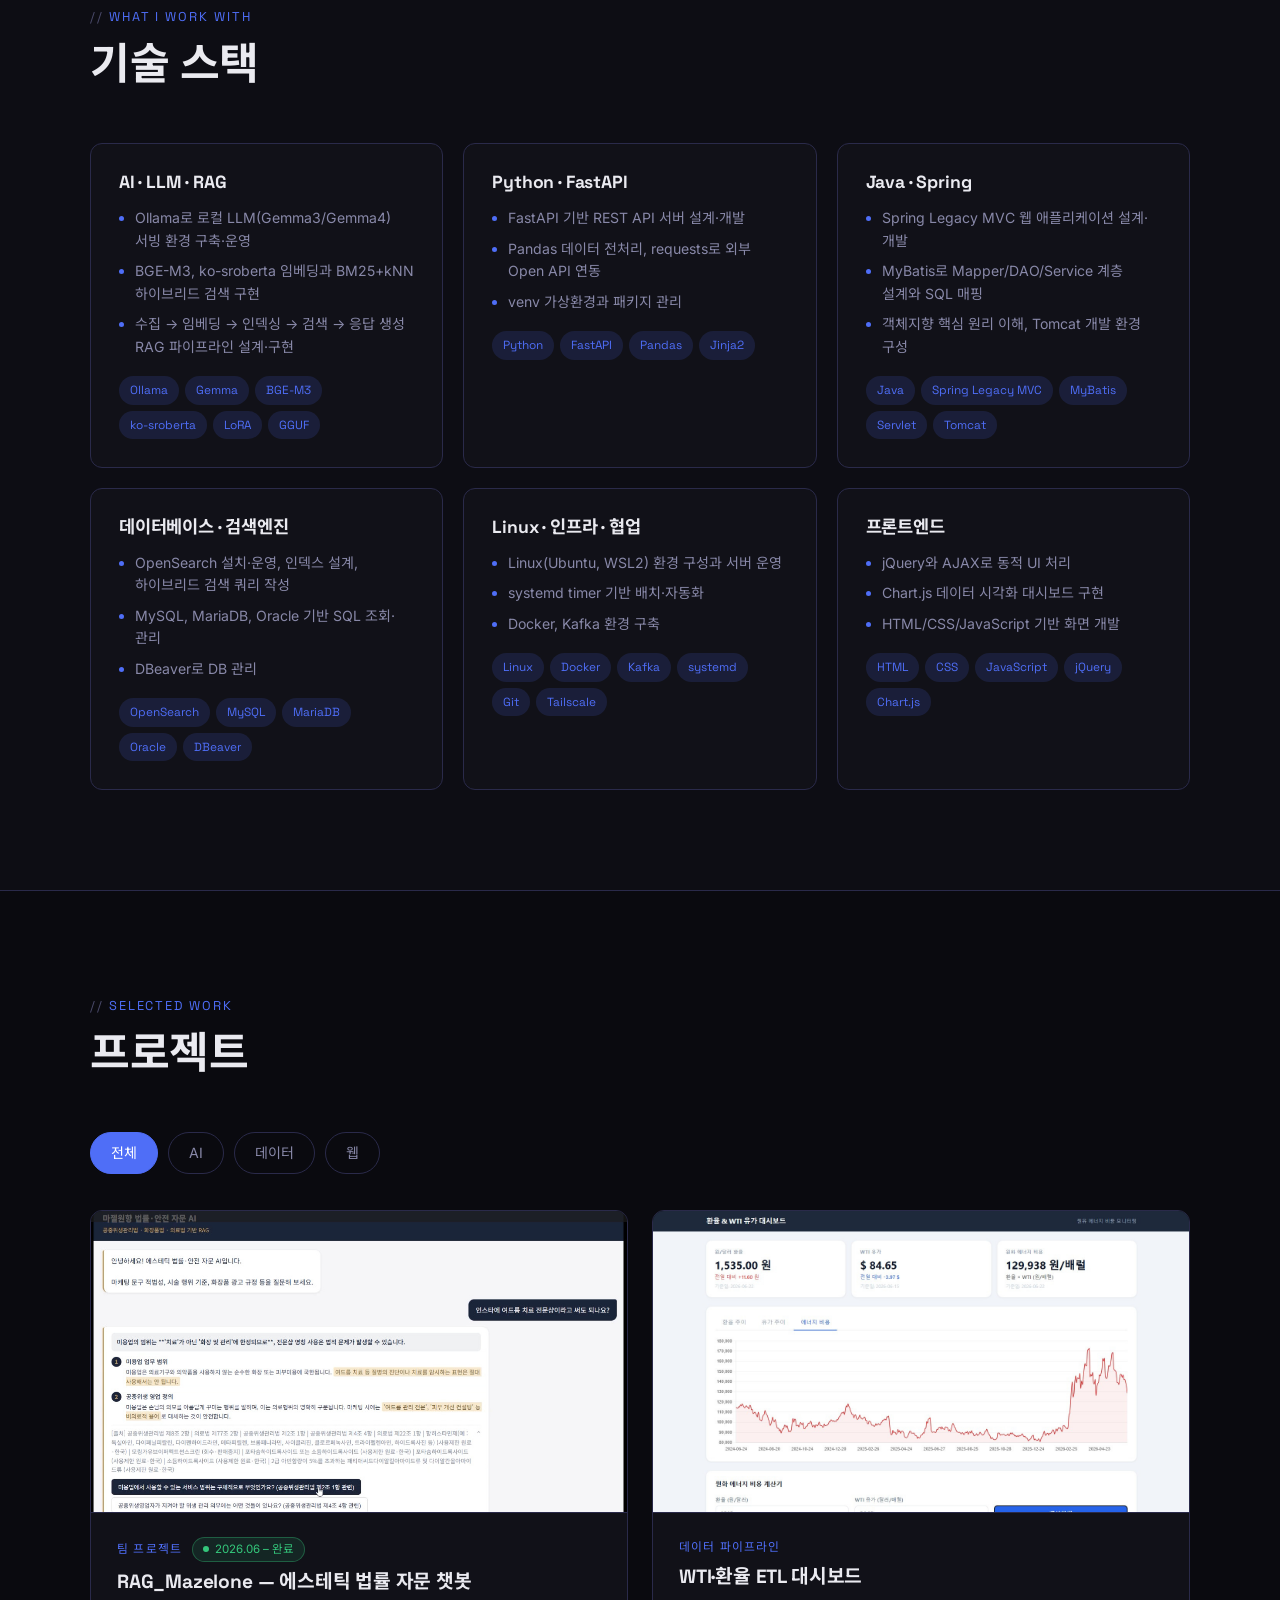
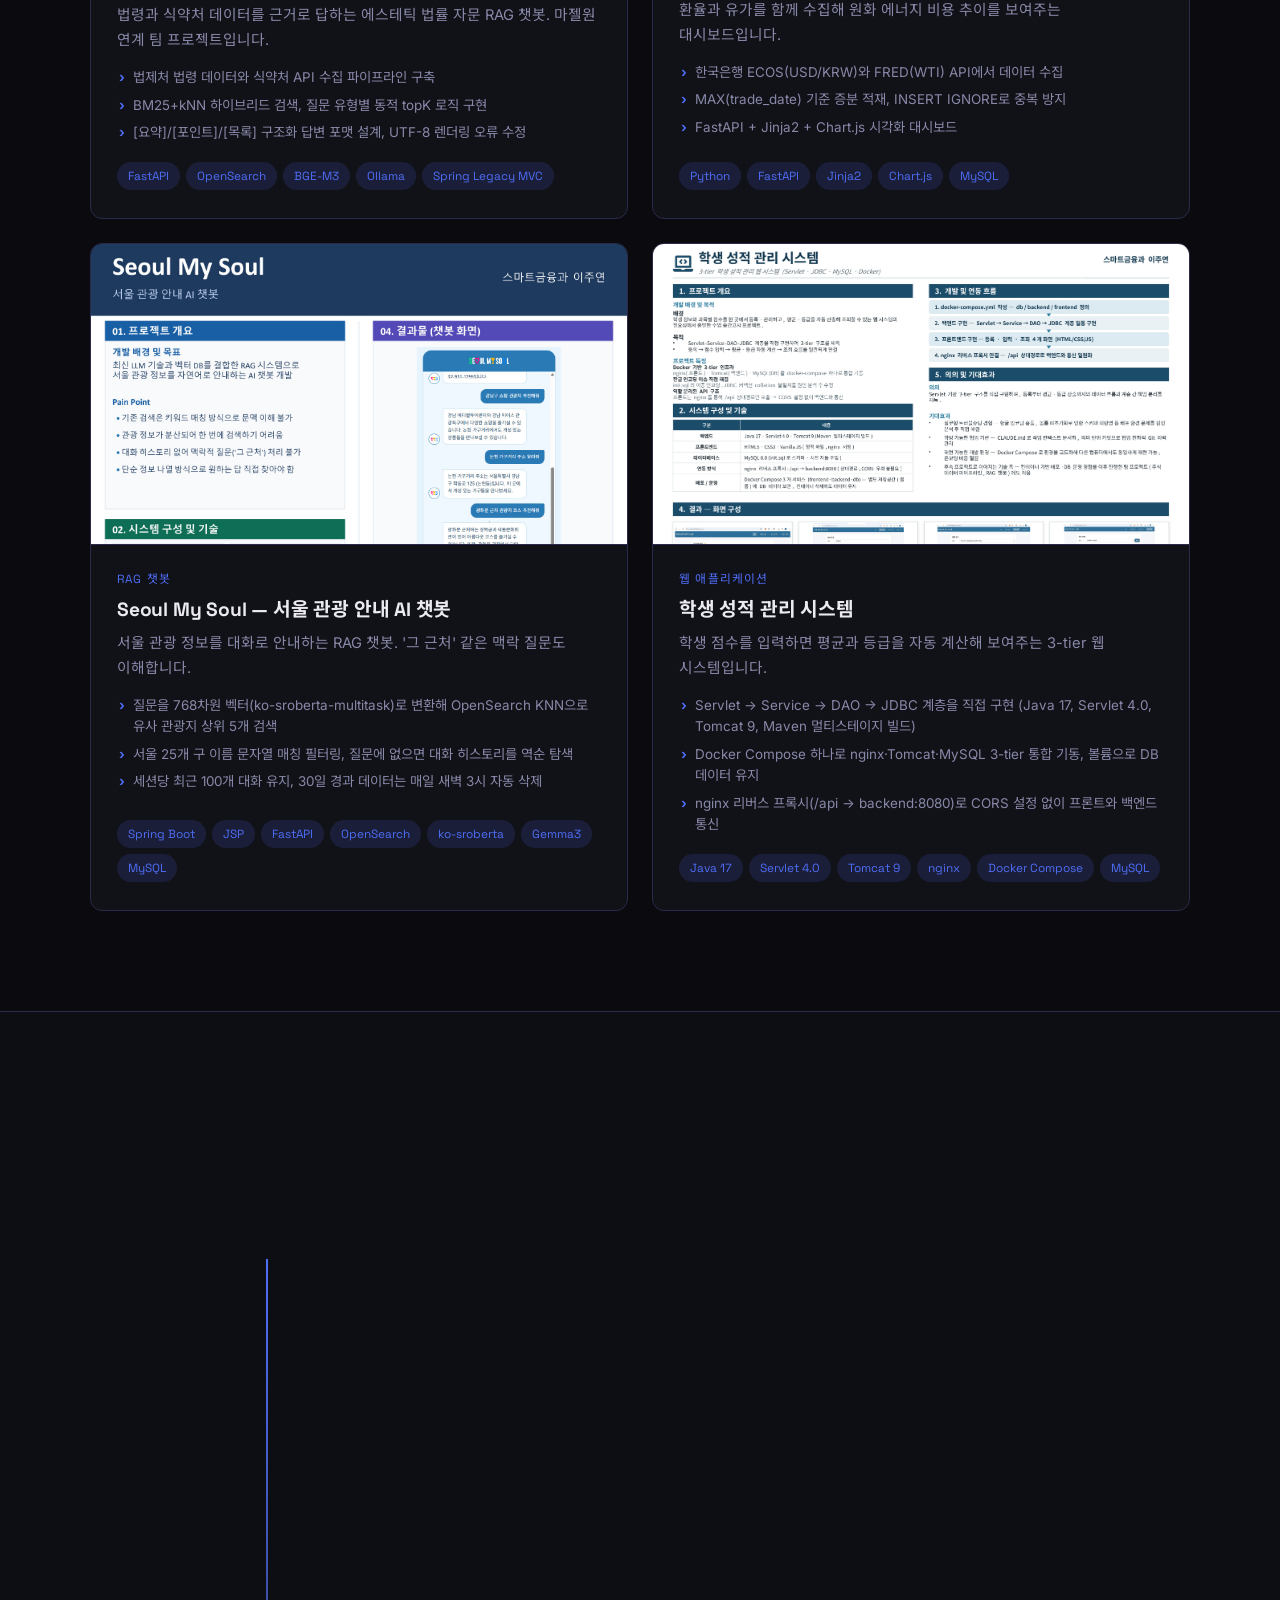
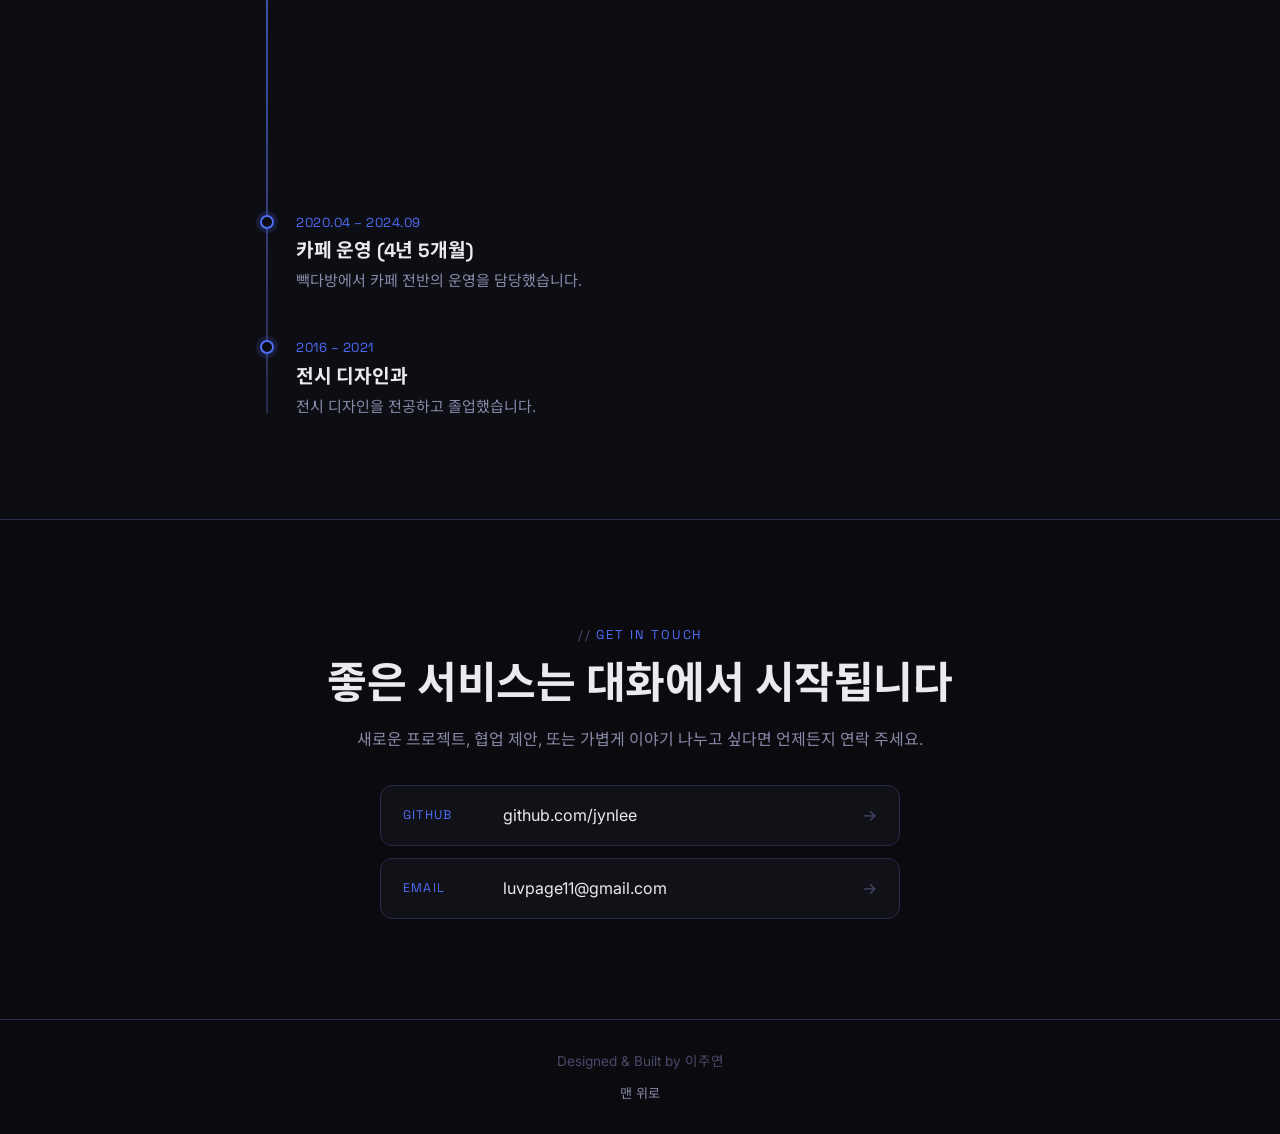
==== commit ca8216fd: "Update About section and profile image" ====
--- a/index.html
+++ b/index.html
@@ -33,7 +33,7 @@
         <li><a href="#about" data-i18n="nav.about">소개</a></li>
         <li><a href="#skills" data-i18n="nav.skills">기술</a></li>
         <li><a href="#projects" data-i18n="nav.projects">프로젝트</a></li>
-        <li><a href="#journey" data-i18n="nav.journey">여정</a></li>
+        <li><a href="#journey" data-i18n="nav.journey">Timeline</a></li>
         <li><a href="#contact" data-i18n="nav.contact">연락</a></li>
       </ul>
 
@@ -71,6 +71,7 @@
       <div class="hero-grid" aria-hidden="true"></div>
       <div class="hero-glow" aria-hidden="true"></div>
       <div class="container hero-inner">
+        <div class="hero-copy">
         <p class="eyebrow" data-i18n="hero.eyebrow">RAG · LLM</p>
         <h1 class="hero-title">
           <span data-i18n="hero.name">이주연</span><span class="cursor" aria-hidden="true"></span>
@@ -80,6 +81,12 @@
         <div class="hero-actions">
           <a class="btn btn-primary" href="#projects" data-i18n="hero.cta1">프로젝트 보기</a>
           <a class="btn btn-ghost" href="#contact" data-i18n="hero.cta2">연락하기</a>
+          <a class="btn btn-ghost" href="https://github.com/jynlee" target="_blank" rel="noopener">GitHub →</a>
+        </div>
+        <dl class="hero-stats">
+          <div><dt id="statProjects">0</dt><dd data-i18n="about.stats.projects"></dd></div>
+          <div><dt id="statAreas">0</dt><dd data-i18n="about.stats.areas"></dd></div>
+        </dl>
         </div>
       </div>
       <a class="scroll-hint" href="#about" aria-label="scroll">
@@ -95,29 +102,19 @@
           <span class="section-label" data-i18n="about.label">About Me</span>
         </div>
         <div class="about-grid">
-          <div class="about-photo reveal">
-            <div class="photo-box"><img src="assets/profile.jpg" alt="이주연 프로필 일러스트" width="1000" height="1250"></div>
-          </div>
+          <div class="about-photo reveal"><img src="assets/profile-2d.jpg" alt="이주연 2D 캐릭터 프로필" width="900" height="806" loading="lazy"></div>
           <div class="about-text reveal">
             <h2 class="section-title pre" data-i18n="about.title"></h2>
-            <p data-i18n="about.p1"></p>
             <p data-i18n="about.p2"></p>
             <p data-i18n="about.p3"></p>
             <dl class="facts">
               <div><dt data-i18n="about.facts.focus.l"></dt><dd data-i18n="about.facts.focus.v"></dd></div>
               <div><dt data-i18n="about.facts.edu.l"></dt><dd data-i18n="about.facts.edu.v"></dd></div>
-              <div><dt data-i18n="about.facts.lang.l"></dt><dd data-i18n="about.facts.lang.v"></dd></div>
             </dl>
-            <div class="stats">
-              <div class="stat"><b id="statProjects">0</b><span data-i18n="about.stats.projects"></span></div>
-              <div class="stat"><b id="statRepos">0</b><span data-i18n="about.stats.repos"></span></div>
-              <div class="stat"><b id="statAreas">0</b><span data-i18n="about.stats.areas"></span></div>
-            </div>
           </div>
         </div>
       </div>
     </section>
-
     <!-- SKILLS -->
     <section class="section alt" id="skills">
       <div class="container">
@@ -151,7 +148,7 @@
       <div class="container">
         <div class="section-head reveal">
           <span class="section-label" data-i18n="journey.label">Career</span>
-          <h2 class="section-title" data-i18n="journey.title">여정</h2>
+          <h2 class="section-title" data-i18n="journey.title">Timeline</h2>
         </div>
         <div class="timeline" id="timeline"></div>
       </div>
@@ -161,21 +158,9 @@
     <section class="section contact" id="contact">
       <div class="container reveal">
         <span class="section-label" data-i18n="contact.label">Get In Touch</span>
-        <h2 class="section-title" data-i18n="contact.title">함께 만들어요</h2>
+        <h2 class="section-title" data-i18n="contact.title">좋은 서비스는 대화에서 시작됩니다</h2>
         <p class="contact-lead" data-i18n="contact.lead"></p>
-        <div class="contact-actions">
-          <a class="btn btn-primary" id="mailBtn" href="#" hidden data-i18n="contact.email">이메일 보내기</a>
-          <button class="btn btn-ghost" id="copyBtn" type="button" hidden data-i18n="contact.copy">이메일 복사</button>
-          <a class="btn btn-primary" id="ghBtn" href="https://github.com/jynlee" target="_blank" rel="noopener">GitHub</a>
-        </div>
-        <div class="social">
-          <a href="https://github.com/jynlee" target="_blank" rel="noopener" aria-label="GitHub" title="GitHub">
-            <svg viewBox="0 0 24 24" width="20" height="20" fill="currentColor" aria-hidden="true"><path d="M12 .5A11.5 11.5 0 0 0 .5 12c0 5.08 3.29 9.39 7.86 10.91.58.1.79-.25.79-.56v-2c-3.2.7-3.87-1.37-3.87-1.37-.52-1.33-1.28-1.68-1.28-1.68-1.04-.71.08-.7.08-.7 1.15.08 1.76 1.19 1.76 1.19 1.03 1.76 2.69 1.25 3.35.96.1-.74.4-1.25.73-1.54-2.55-.29-5.24-1.28-5.24-5.69 0-1.26.45-2.28 1.19-3.09-.12-.29-.52-1.46.11-3.05 0 0 .97-.31 3.17 1.18a11 11 0 0 1 5.77 0c2.2-1.49 3.16-1.18 3.16-1.18.63 1.59.23 2.76.11 3.05.74.81 1.19 1.83 1.19 3.09 0 4.42-2.69 5.39-5.25 5.68.41.36.78 1.06.78 2.14v3.17c0 .31.21.67.8.56A11.5 11.5 0 0 0 23.5 12 11.5 11.5 0 0 0 12 .5z"/></svg>
-          </a>
-          <a id="mailIcon" href="#" hidden aria-label="Email" title="Email">
-            <svg viewBox="0 0 24 24" width="20" height="20" fill="none" stroke="currentColor" stroke-width="1.8" stroke-linecap="round" stroke-linejoin="round" aria-hidden="true"><rect x="3" y="5" width="18" height="14" rx="2"/><path d="m3 7 9 6 9-6"/></svg>
-          </a>
-        </div>
+        <ul class="contact-list" id="contactList"></ul>
       </div>
     </section>
   </main>
@@ -183,6 +168,7 @@
   <footer class="footer">
     <div class="container">
       <p data-i18n="footer.note">Designed &amp; Built by 이주연</p>
+      <a class="to-top" href="#top" data-i18n="ui.top">맨 위로</a>
     </div>
   </footer>
 
--- a/css/style.css
+++ b/css/style.css
@@ -114,6 +114,7 @@
 }
 .hero-glow { position: absolute; width: 640px; height: 640px; left: 50%; top: 40%; transform: translate(-50%, -50%); background: radial-gradient(circle, var(--accent-glow), transparent 65%); opacity: .35; filter: blur(30px); pointer-events: none; }
 .hero-inner { position: relative; }
+.hero-copy { order: 1; min-width: 0; }
 .eyebrow { display: inline-block; font-family: var(--font-display); font-size: .82rem; letter-spacing: .12em; text-transform: uppercase; color: var(--accent); background: var(--accent-dim); border: 1px solid var(--accent-glow); padding: 6px 14px; border-radius: 999px; margin-bottom: 28px; }
 .hero-title { font-size: clamp(2.8rem, 8vw, 5.6rem); font-weight: 700; letter-spacing: -.03em; }
 .cursor { display: inline-block; width: .08em; min-width: 4px; height: .85em; margin-left: .12em; background: var(--accent); vertical-align: -.05em; animation: blink 1s steps(1) infinite; }
@@ -135,14 +136,13 @@
 .section-title.pre { white-space: pre-line; margin-bottom: 24px; }
 
 /* ===== About ===== */
-.about-grid { display: grid; grid-template-columns: 1fr 1fr; gap: 72px; align-items: center; }
-.about-photo { position: relative; max-width: 420px; width: 100%; justify-self: center; }
+.about-grid { display: grid; grid-template-columns: 300px minmax(0, 1fr); gap: 56px; align-items: start; }
+.about-photo { width: 300px; aspect-ratio: 1990 / 1782; border-radius: 24px; overflow: hidden; border: 3px solid var(--border); box-shadow: 0 18px 48px var(--accent-glow); margin-top: 8px; }
+.about-photo img { width: 100%; height: 100%; object-fit: cover; display: block; }
+.about-text { max-width: 720px; }
 .photo-box { position: relative; aspect-ratio: 4 / 5; background: var(--bg-card); border: 1px solid var(--border); border-radius: var(--radius); overflow: hidden; }
 .photo-box img { position: relative; object-position: center top; width: 100%; height: 100%; object-fit: cover; display: block; }
 .photo-box::before { content: ""; position: absolute; inset: 0; background: repeating-linear-gradient(45deg, transparent 0 14px, var(--accent-dim) 14px 15px); opacity: .6; }
-.about-photo::before, .about-photo::after { content: ""; position: absolute; width: 56px; height: 56px; border: 2px solid var(--accent); pointer-events: none; z-index: 1; }
-.about-photo::before { top: -12px; left: -12px; border-right: 0; border-bottom: 0; border-top-left-radius: var(--radius); }
-.about-photo::after { bottom: -12px; right: -12px; border-left: 0; border-top: 0; border-bottom-right-radius: var(--radius); }
 .about-text p { color: var(--text-2); margin-bottom: 16px; }
 .facts { margin: 24px 0 0; display: grid; gap: 10px; }
 .facts div { display: flex; gap: 14px; align-items: baseline; flex-wrap: wrap; }
@@ -221,6 +221,21 @@
 .social a { width: 46px; height: 46px; display: grid; place-items: center; border: 1px solid var(--border); border-radius: 50%; color: var(--text-2); transition: all .2s; }
 .social a:hover { border-color: var(--accent); color: var(--accent); background: var(--accent-dim); transform: translateY(-3px); }
 
+.contact-list { max-width: 520px; margin: 0 auto; display: grid; gap: 12px; text-align: left; }
+.contact-list a { display: flex; align-items: center; gap: 16px; padding: 16px 22px; background: var(--bg-card); border: 1px solid var(--border); border-radius: var(--radius); transition: border-color .2s, transform .2s, background .2s; }
+.contact-list a:hover { border-color: var(--accent); background: var(--bg-hover); transform: translateY(-2px); }
+.c-label { flex: 0 0 84px; font-family: var(--font-display); font-size: .78rem; letter-spacing: .1em; text-transform: uppercase; color: var(--accent); }
+.c-value { flex: 1; min-width: 0; overflow-wrap: anywhere; color: var(--text); }
+.c-arrow { color: var(--text-3); transition: color .2s, transform .2s; }
+.contact-list a:hover .c-arrow { color: var(--accent); transform: translateX(3px); }
+.hero-stats { margin: 52px 0 0; display: flex; flex-wrap: wrap; gap: 14px 48px; }
+.hero-stats div { display: flex; flex-direction: column; gap: 2px; }
+.hero-stats dt { font-family: var(--font-display); font-size: 2rem; font-weight: 700; color: var(--accent); line-height: 1.1; }
+.hero-stats dd { margin: 0; font-size: .8rem; color: var(--text-2); }
+.footer .container { display: flex; flex-direction: column; align-items: center; gap: 8px; }
+.to-top { color: var(--text-2); font-size: .82rem; }
+.to-top:hover { color: var(--accent); }
+
 /* ===== Footer ===== */
 .footer { border-top: 1px solid var(--border); padding: 30px 0; text-align: center; color: var(--text-3); font-size: .85rem; }
 
@@ -233,6 +248,8 @@
   .skills-grid { grid-template-columns: repeat(2, 1fr); }
 }
 @media (max-width: 768px) {
+  .about-grid { grid-template-columns: 1fr; gap: 28px; }
+  .about-photo { width: 220px; }
   .container { width: min(1100px, 100% - 36px); }
   .section { padding: 72px 0; }
   .menu-btn { display: inline-flex; }
@@ -240,8 +257,6 @@
   .nav-links.open { display: flex; }
   .nav-links a { display: block; padding: 12px 0; font-size: 1rem; }
   .nav-links a::after { display: none; }
-  .about-grid { grid-template-columns: 1fr; gap: 44px; }
-  .about-photo { max-width: 300px; }
   .skills-grid, .project-grid { grid-template-columns: 1fr; }
   .hero { padding-top: 110px; }
   .hero-glow { width: 360px; height: 360px; }
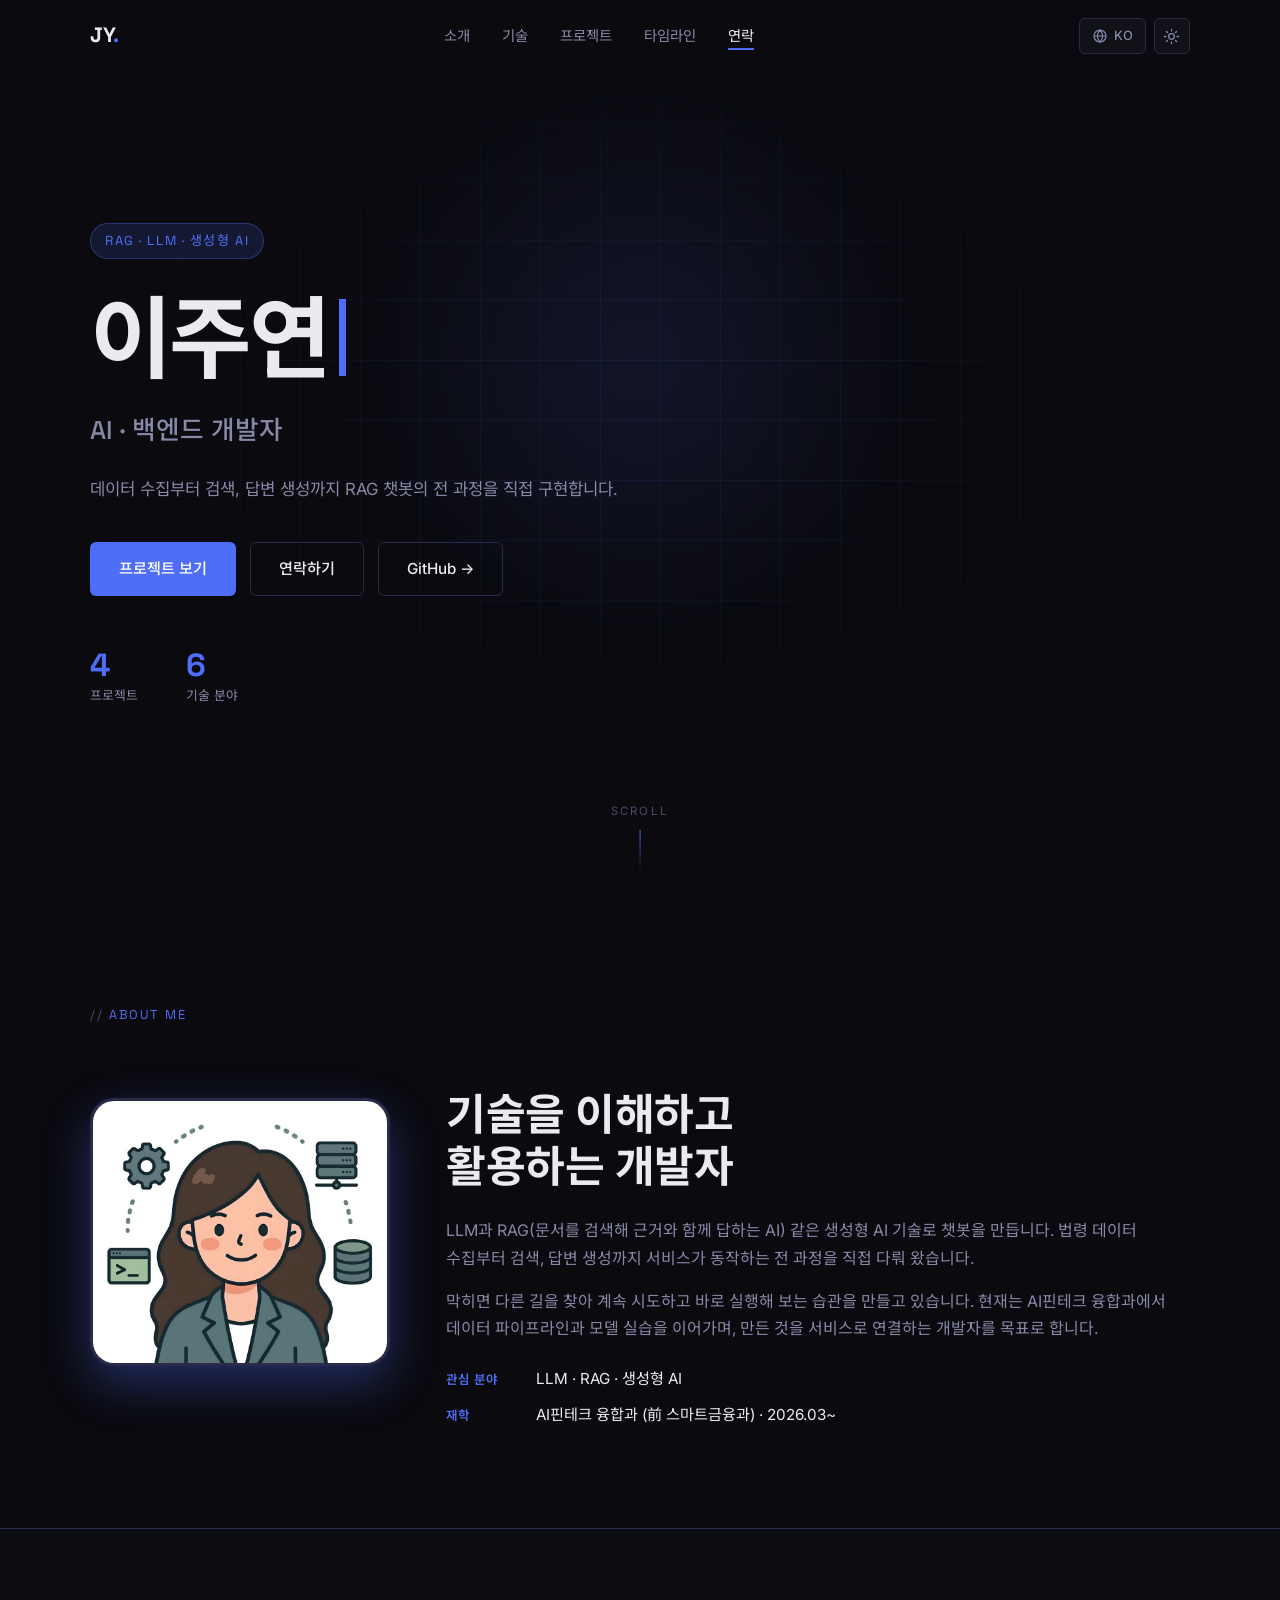
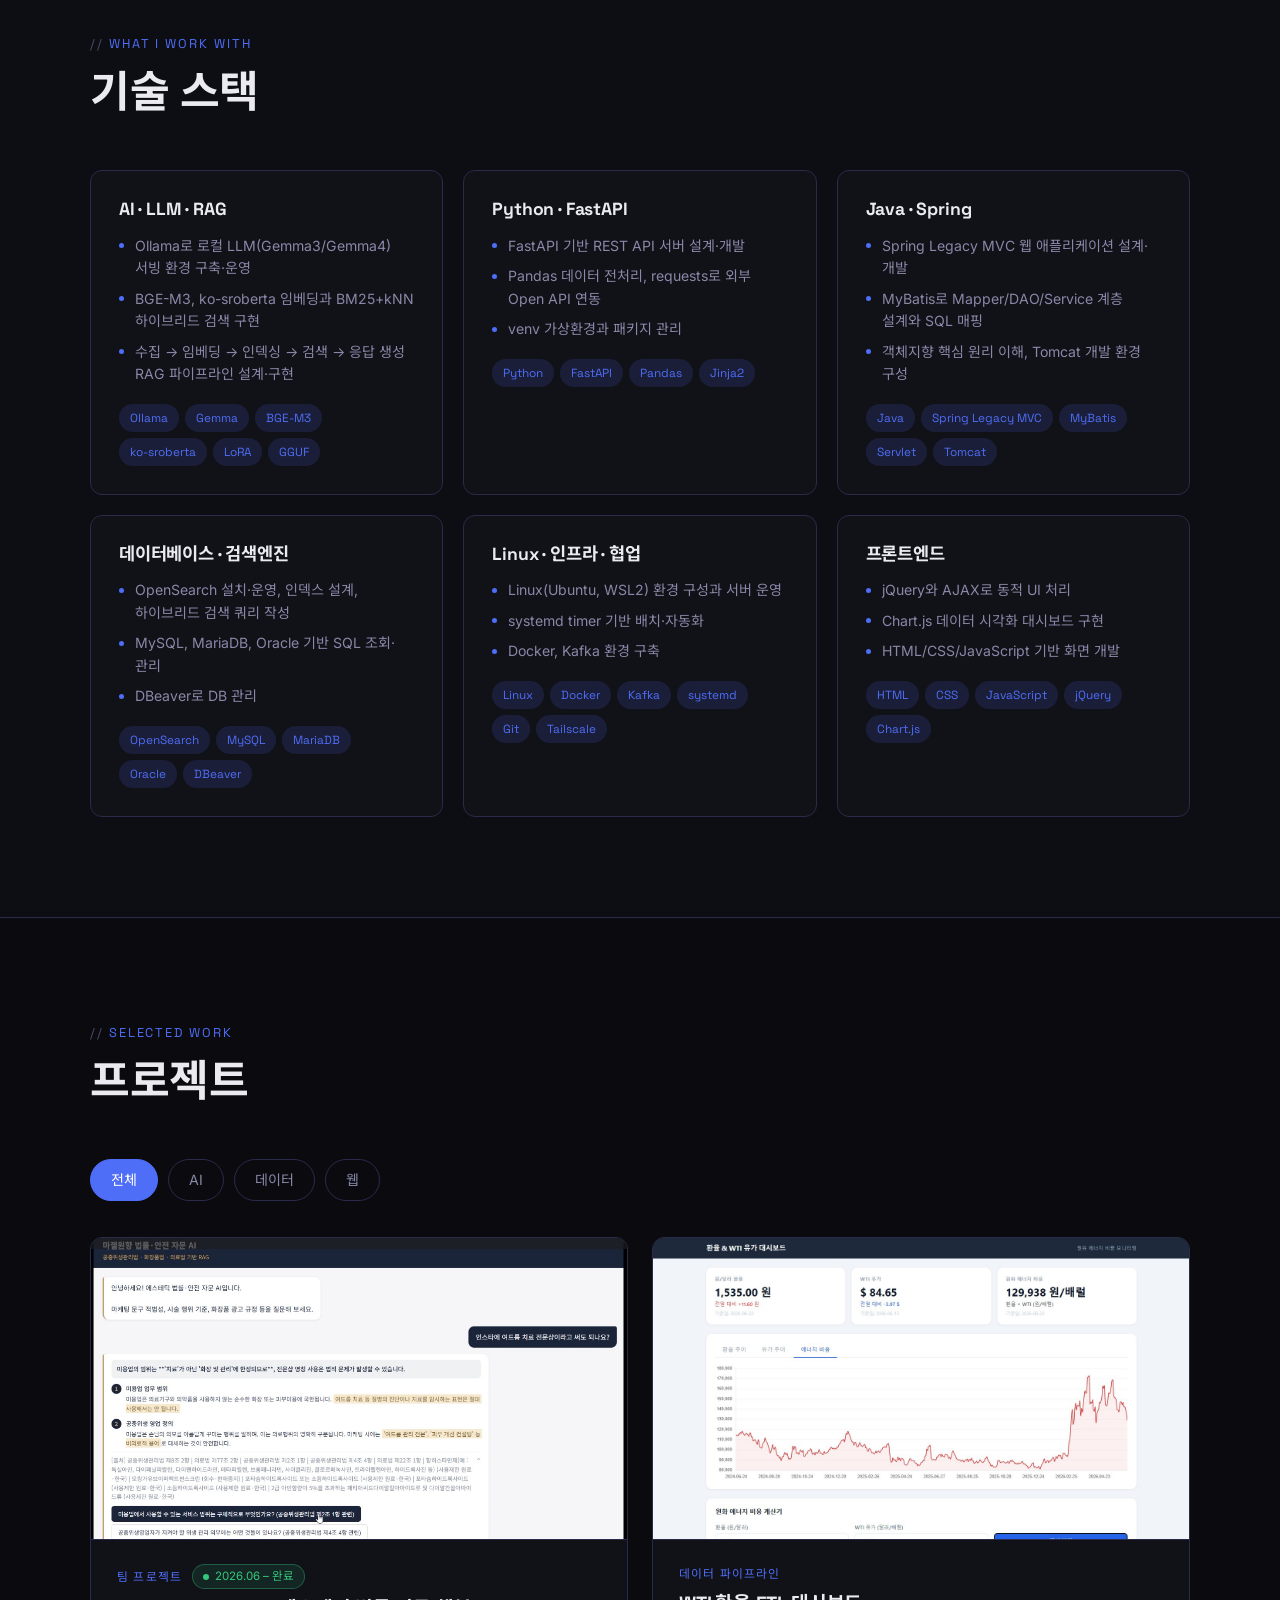
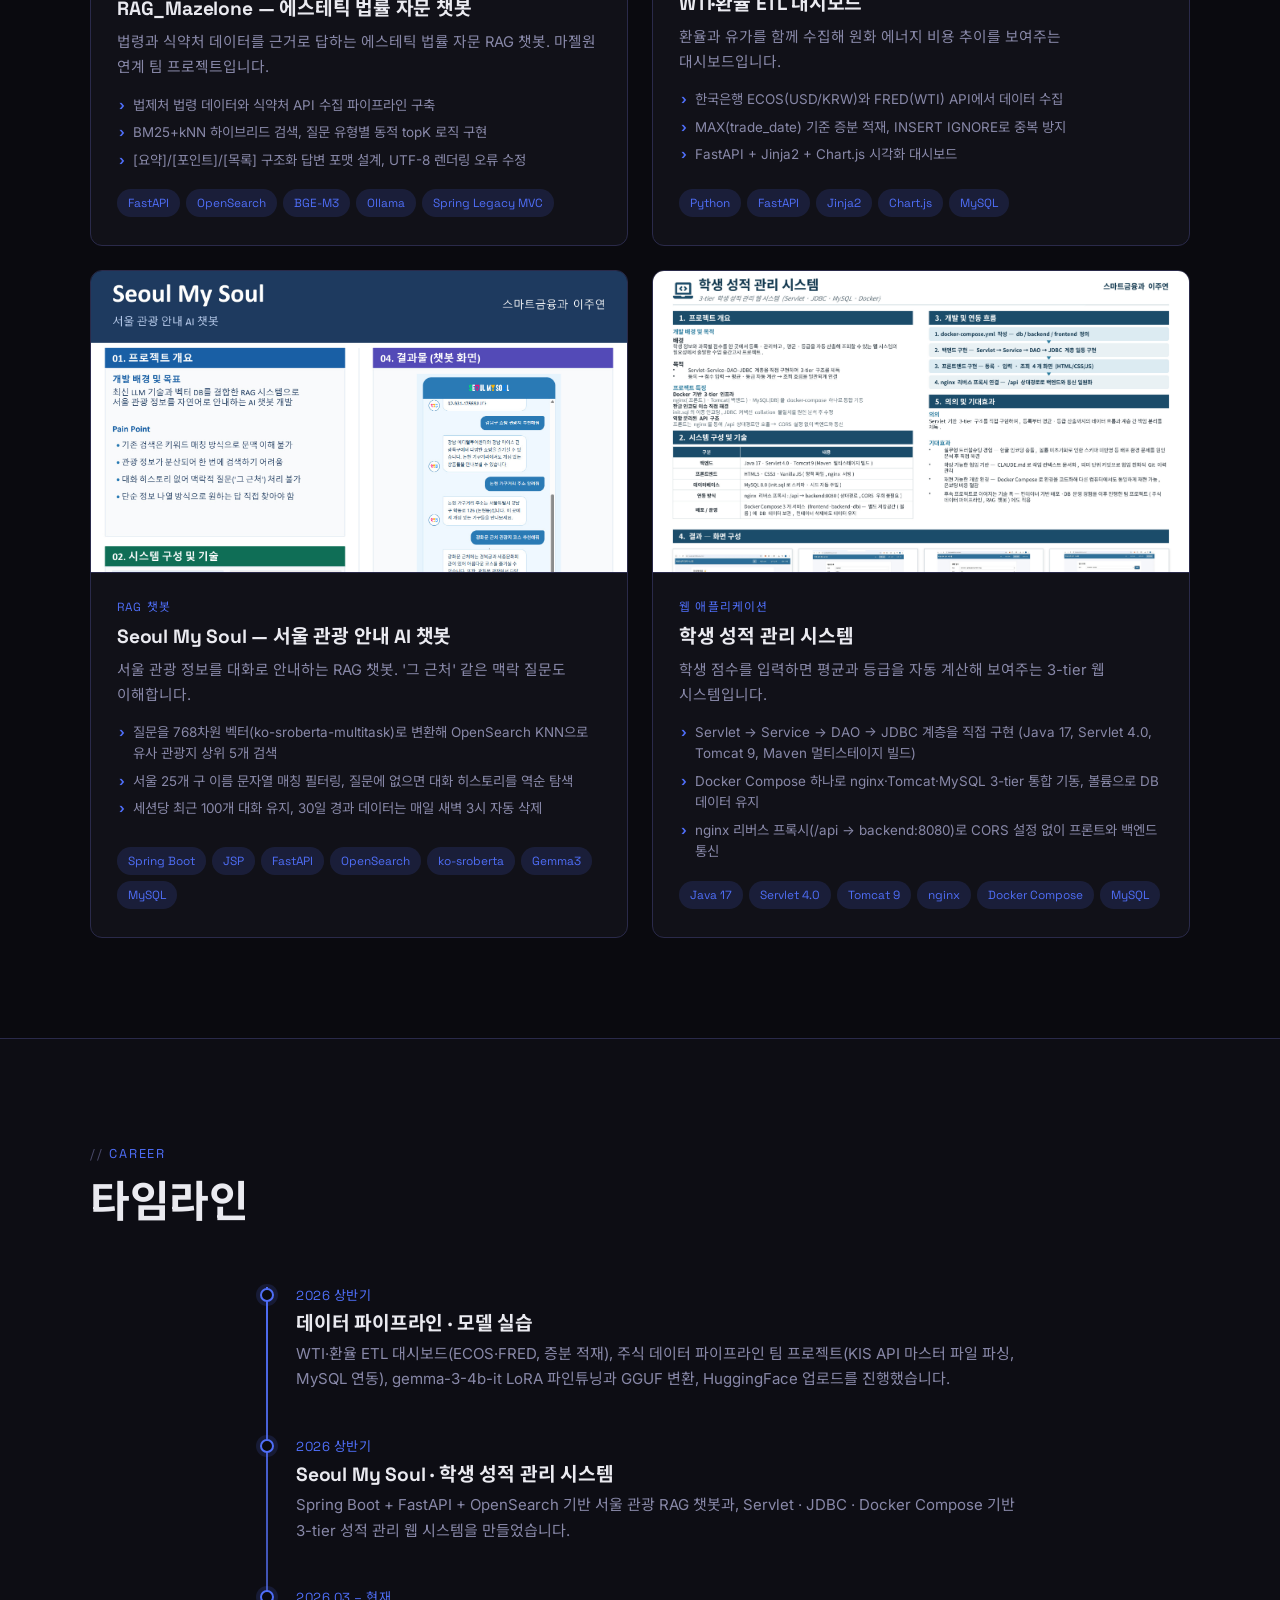
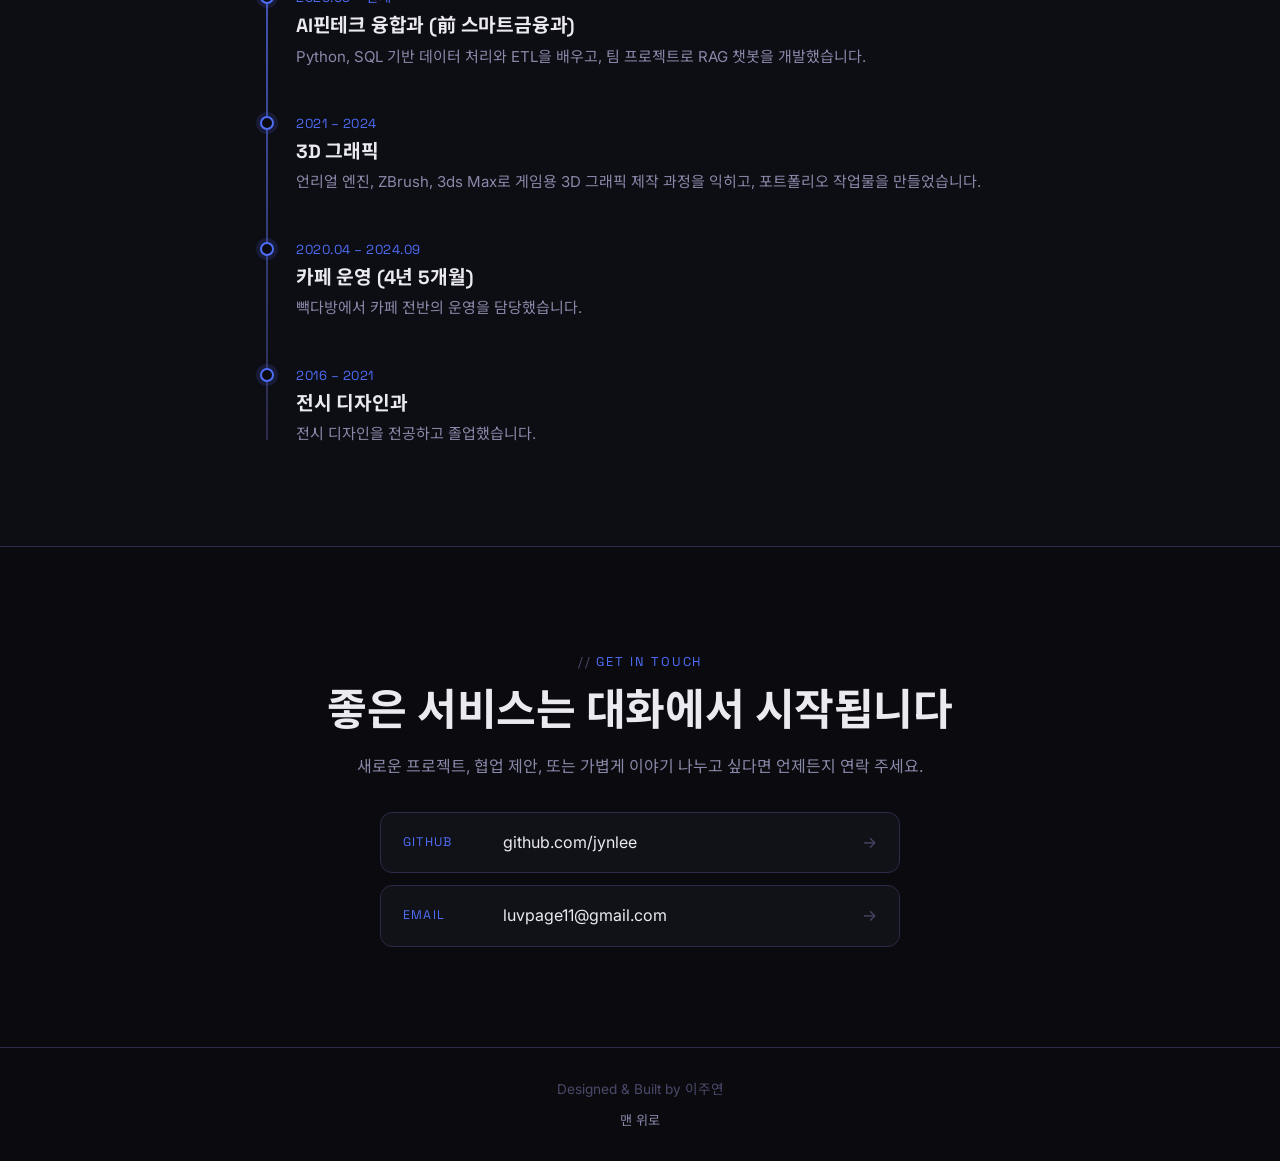
==== commit ee53a369: "Update index.html" ====
--- a/index.html
+++ b/index.html
@@ -3,7 +3,7 @@
 <head>
   <meta charset="utf-8">
   <meta name="viewport" content="width=device-width, initial-scale=1">
-  <title>이주연 | AI·백엔드 개발자</title>
+  <title>이주연 | AI·풀스택 개발자</title>
   <meta name="description" content="RAG 챗봇과 데이터 파이프라인을 만드는 개발자 이주연의 포트폴리오입니다.">
   <meta name="color-scheme" content="dark light">
   <meta name="theme-color" content="#0A0A0F">
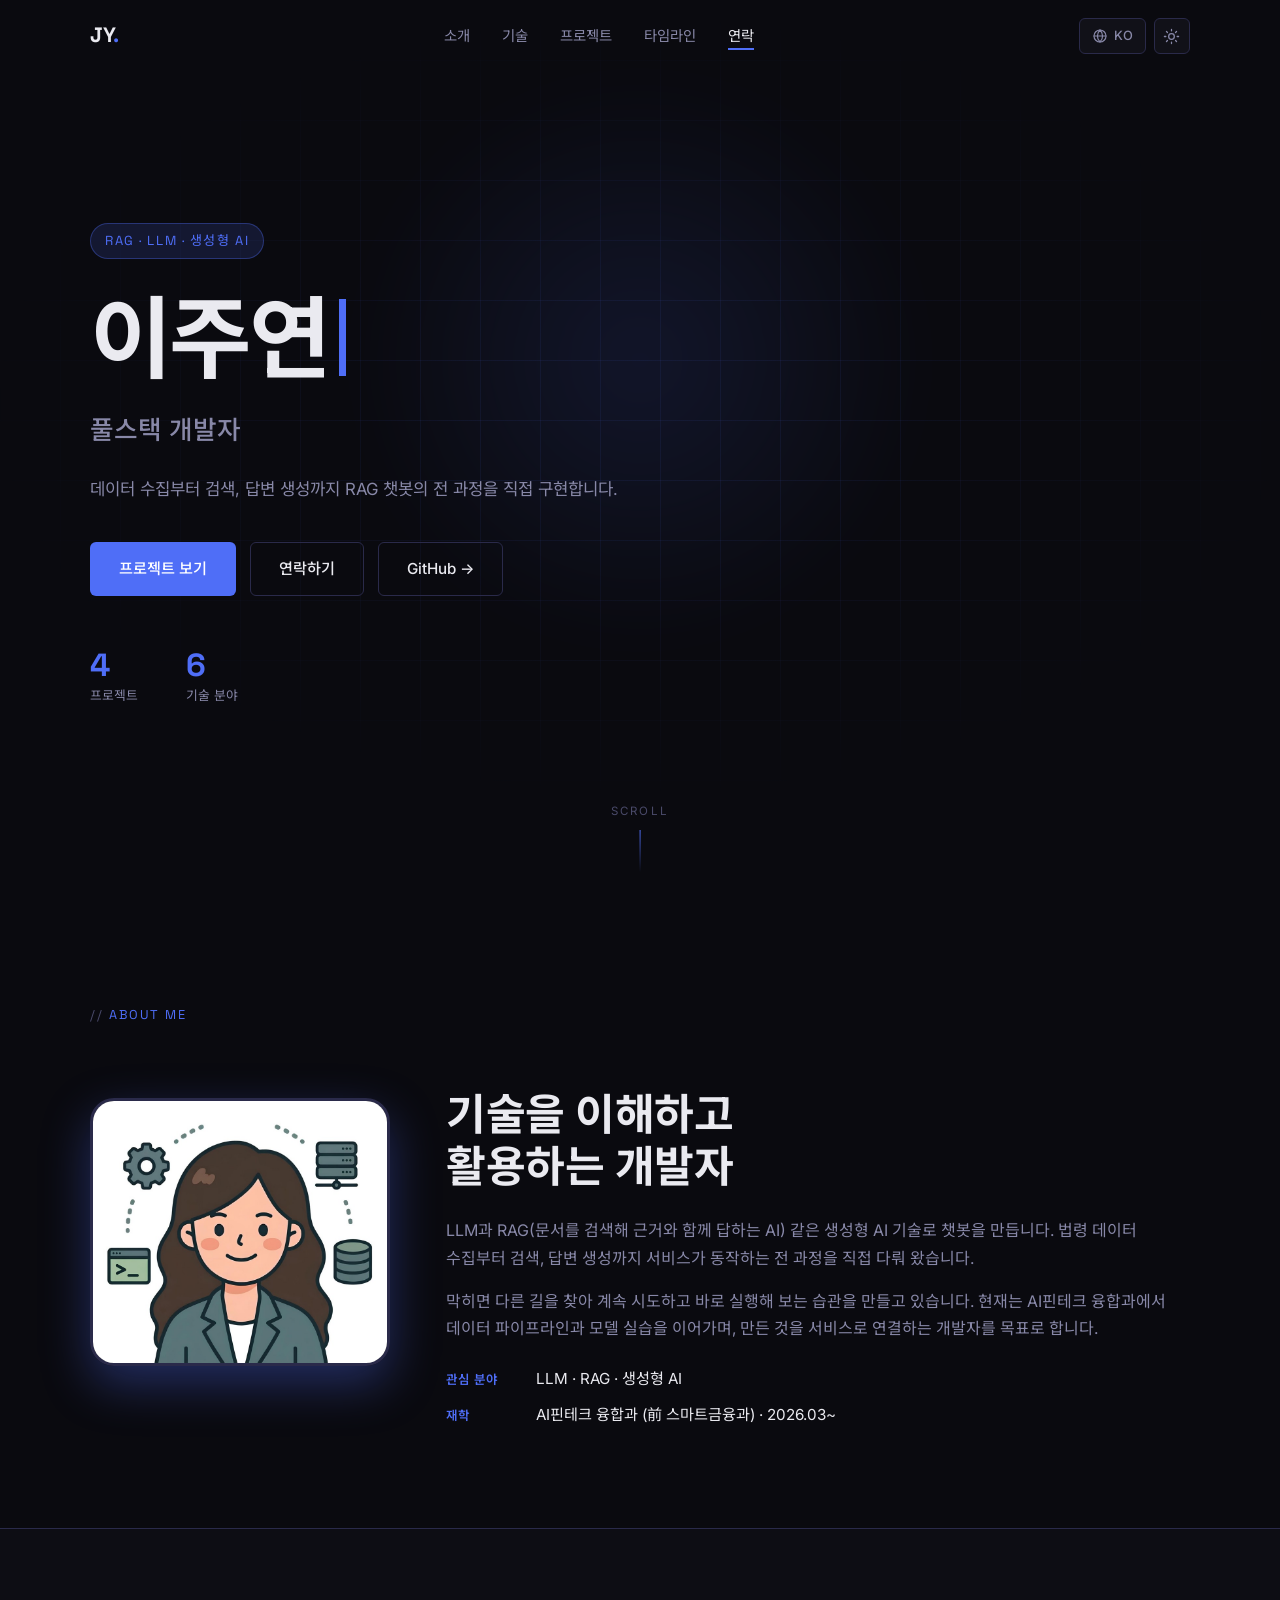
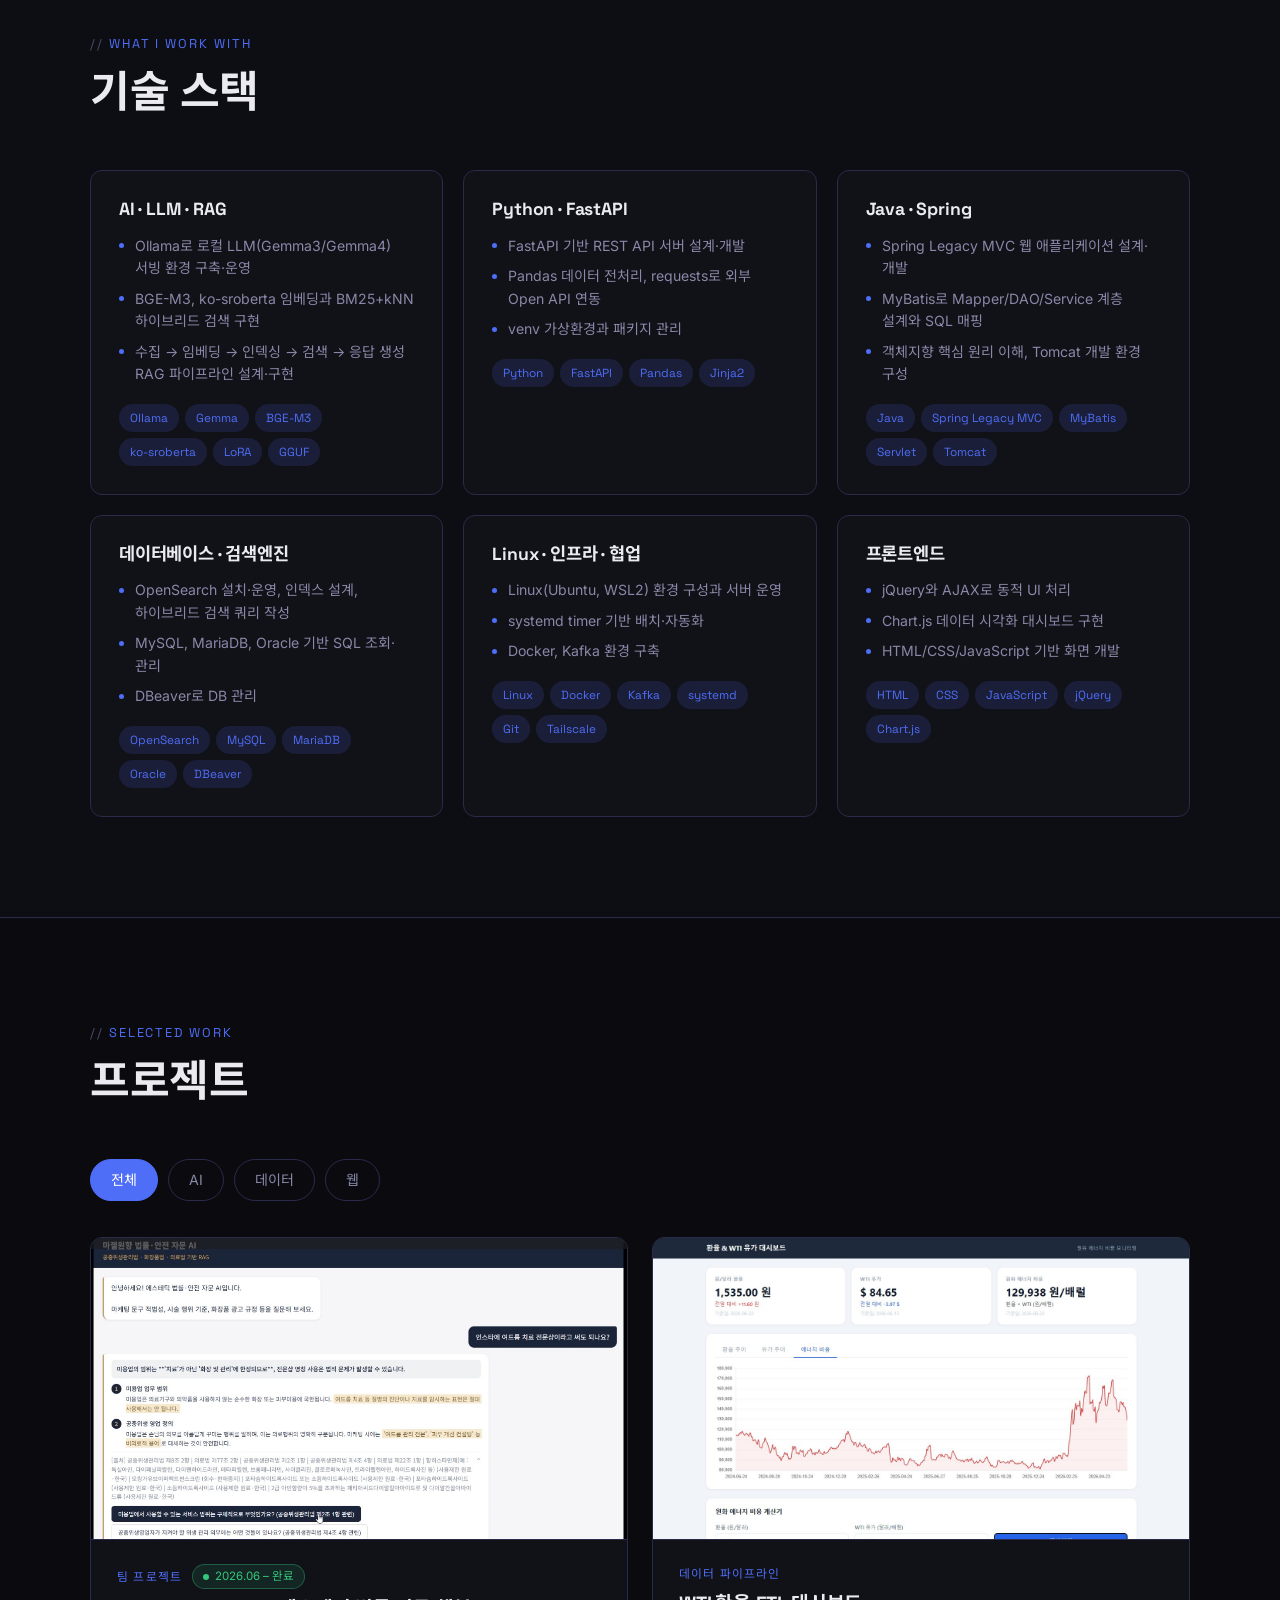
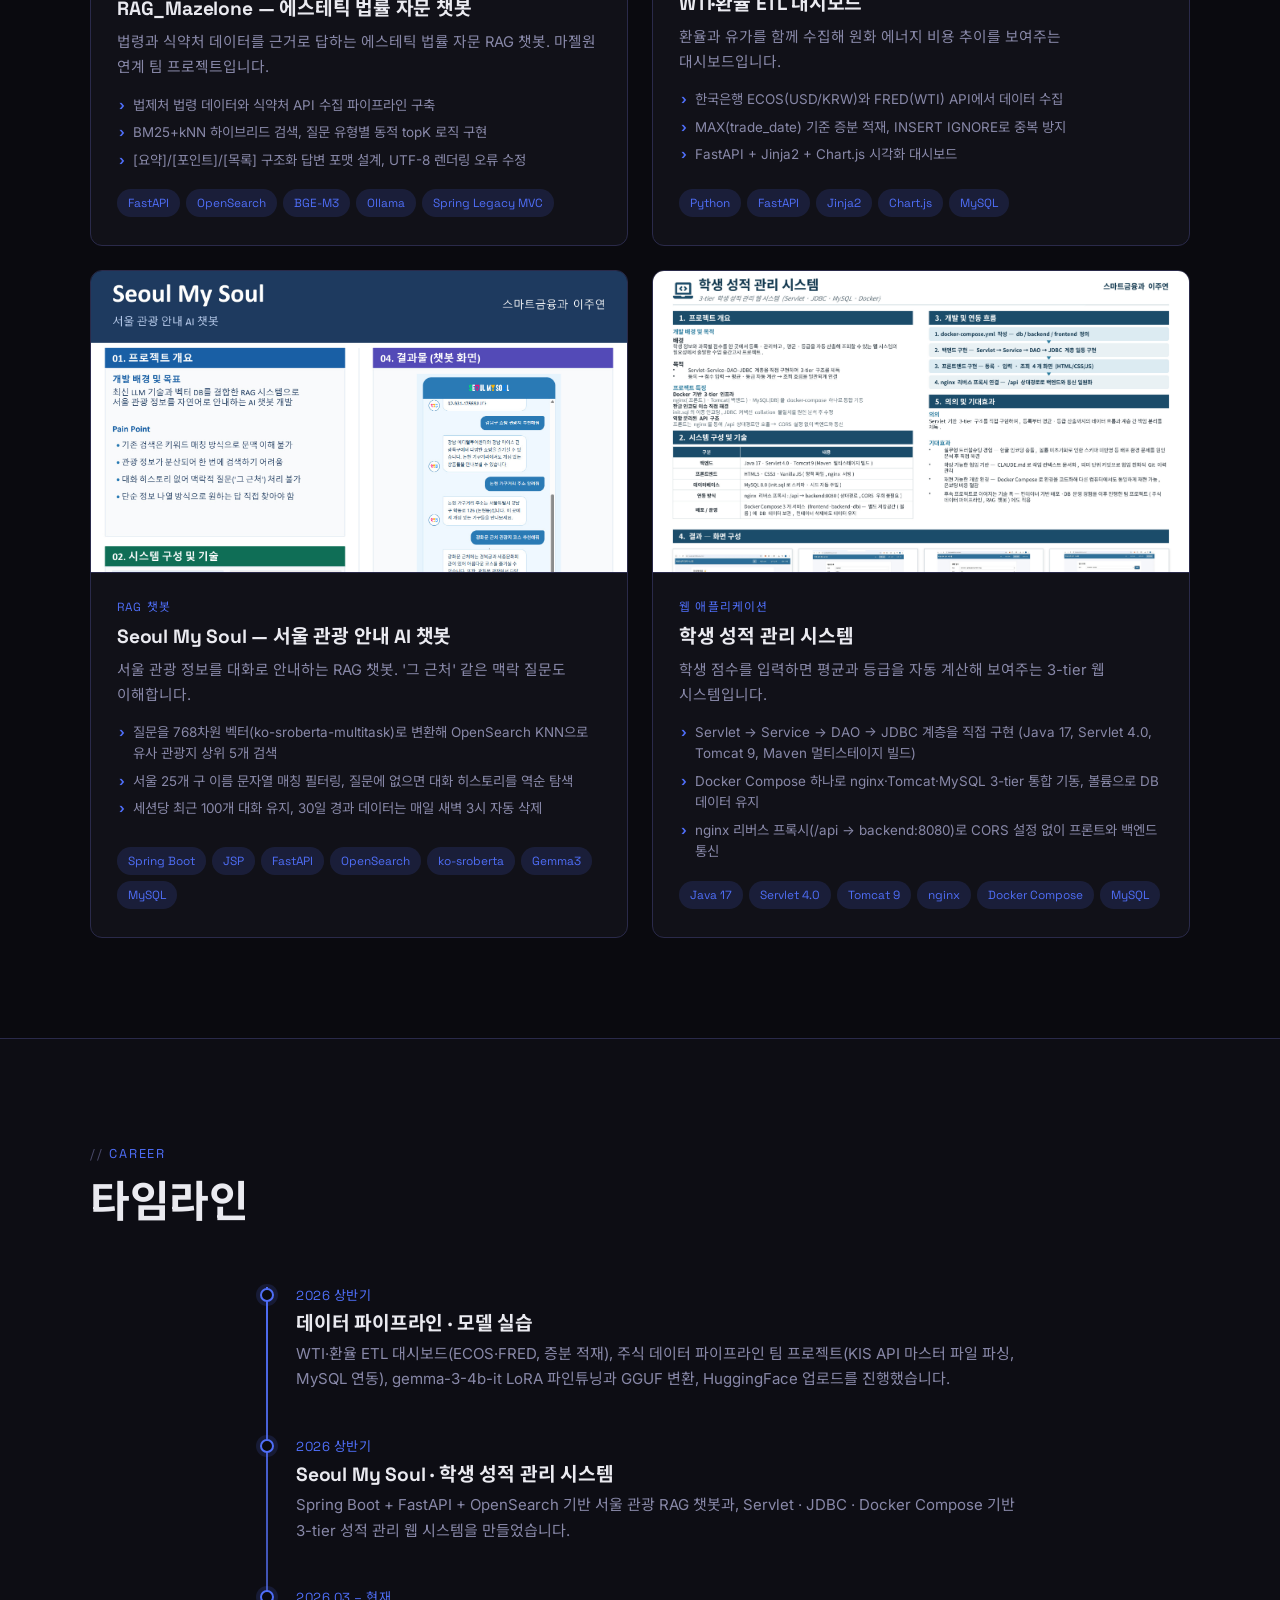
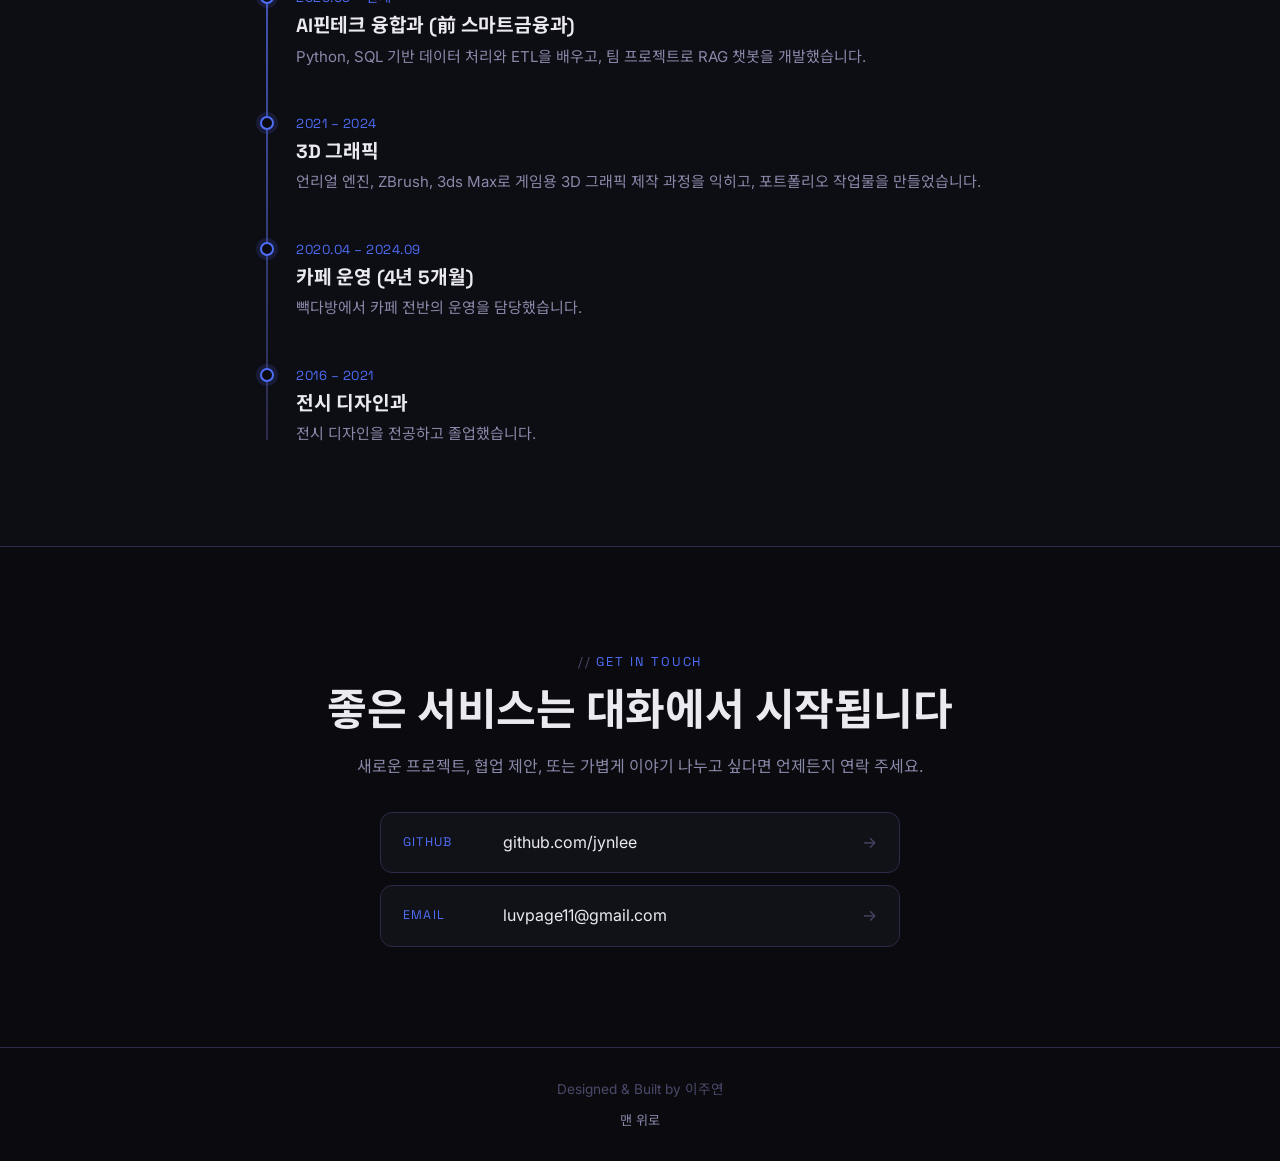
==== commit 69c5fa2a: "Add files via upload" ====
--- a/index.html
+++ b/index.html
@@ -3,7 +3,7 @@
 <head>
   <meta charset="utf-8">
   <meta name="viewport" content="width=device-width, initial-scale=1">
-  <title>이주연 | AI·풀스택 개발자</title>
+  <title>이주연 | 풀스택 개발자</title>
   <meta name="description" content="RAG 챗봇과 데이터 파이프라인을 만드는 개발자 이주연의 포트폴리오입니다.">
   <meta name="color-scheme" content="dark light">
   <meta name="theme-color" content="#0A0A0F">
@@ -76,7 +76,7 @@
         <h1 class="hero-title">
           <span data-i18n="hero.name">이주연</span><span class="cursor" aria-hidden="true"></span>
         </h1>
-        <p class="hero-role" data-i18n="hero.role">AI · 백엔드 개발자</p>
+        <p class="hero-role" data-i18n="hero.role">풀스택 개발자</p>
         <p class="hero-tagline" data-i18n="hero.tagline"></p>
         <div class="hero-actions">
           <a class="btn btn-primary" href="#projects" data-i18n="hero.cta1">프로젝트 보기</a>
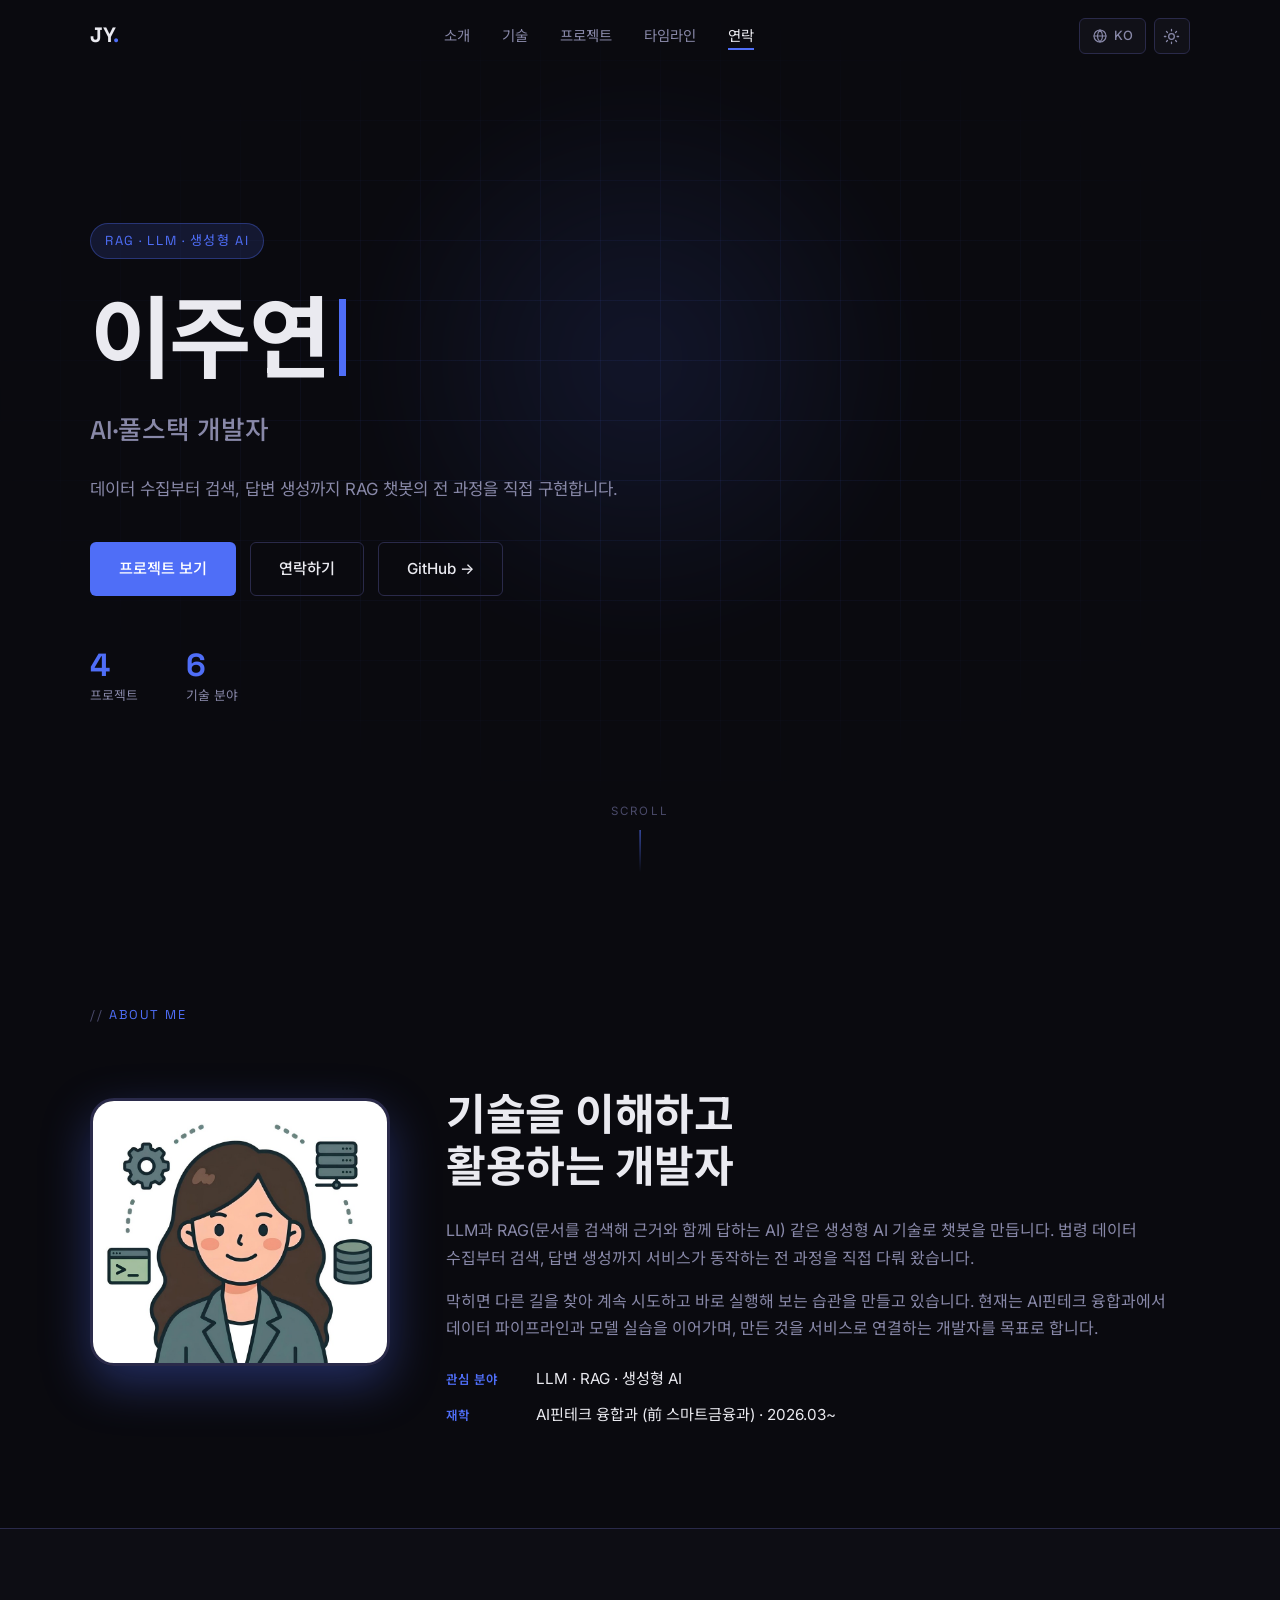
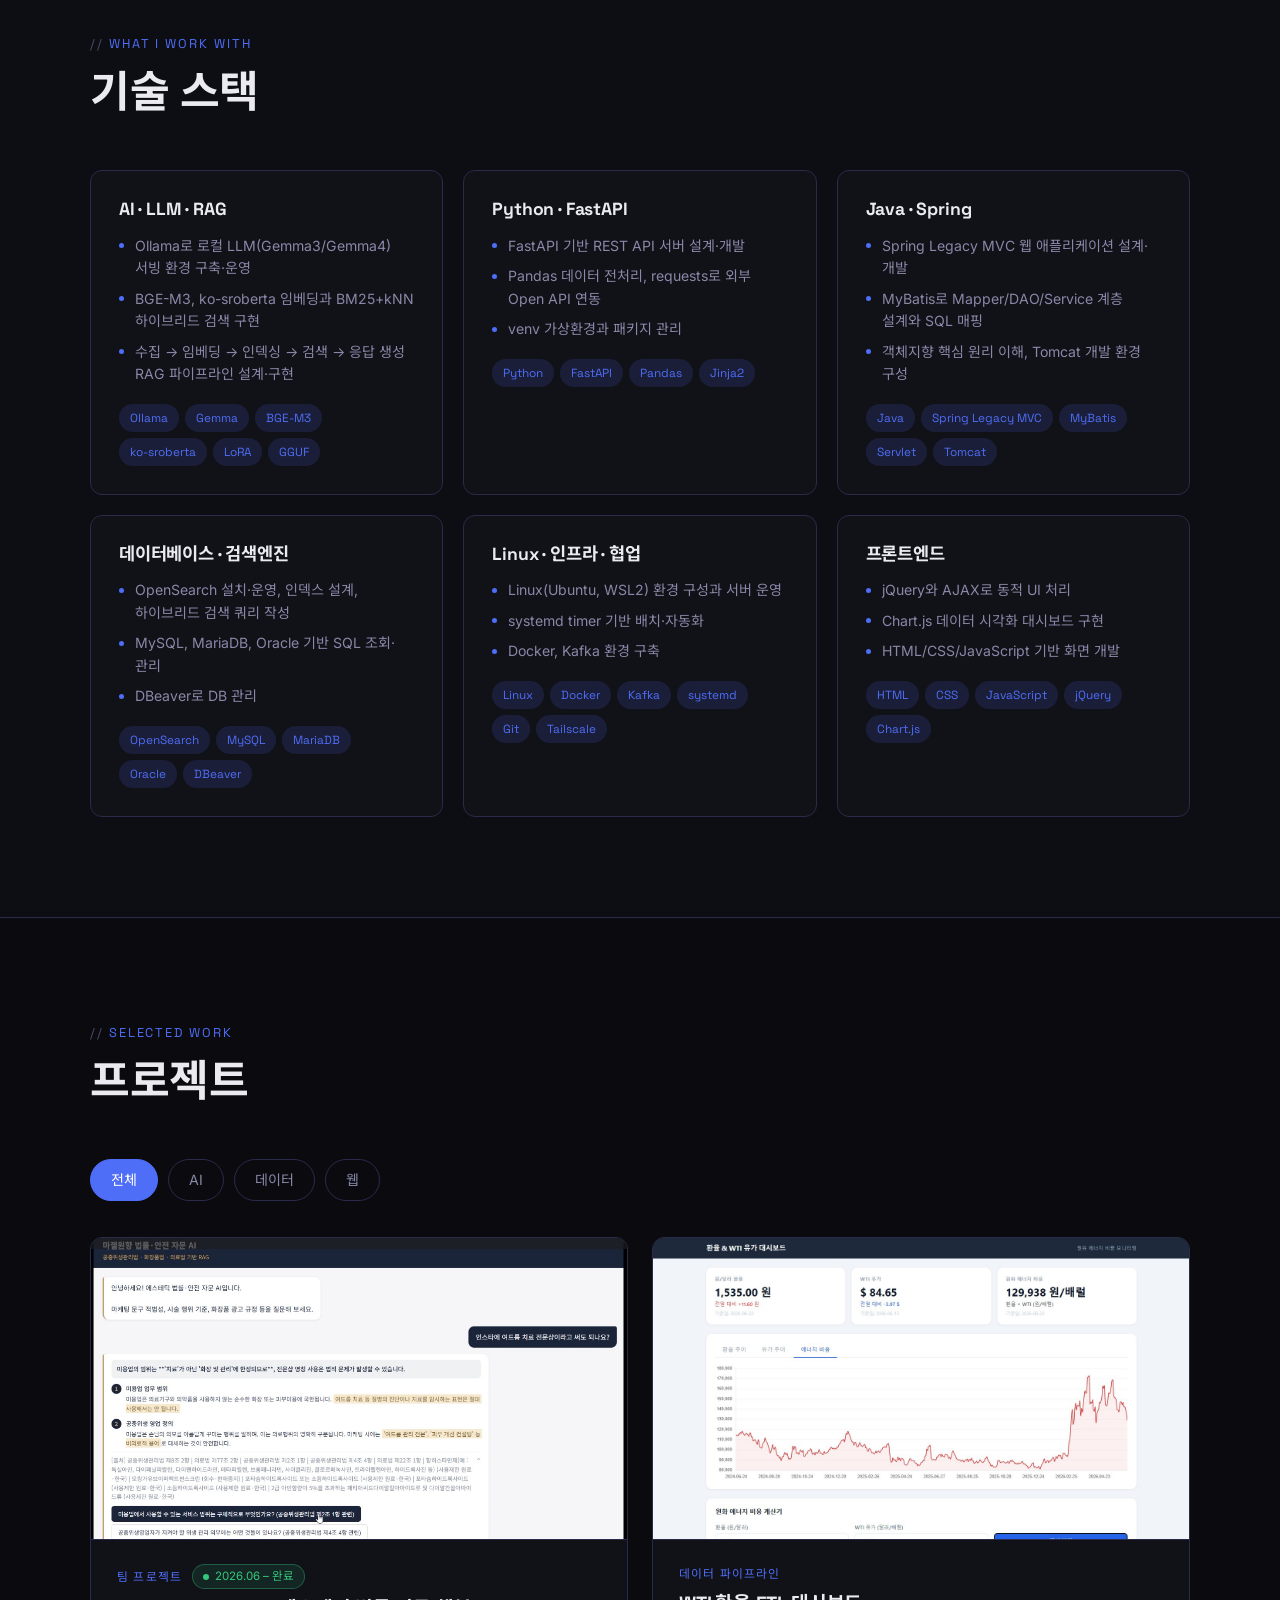
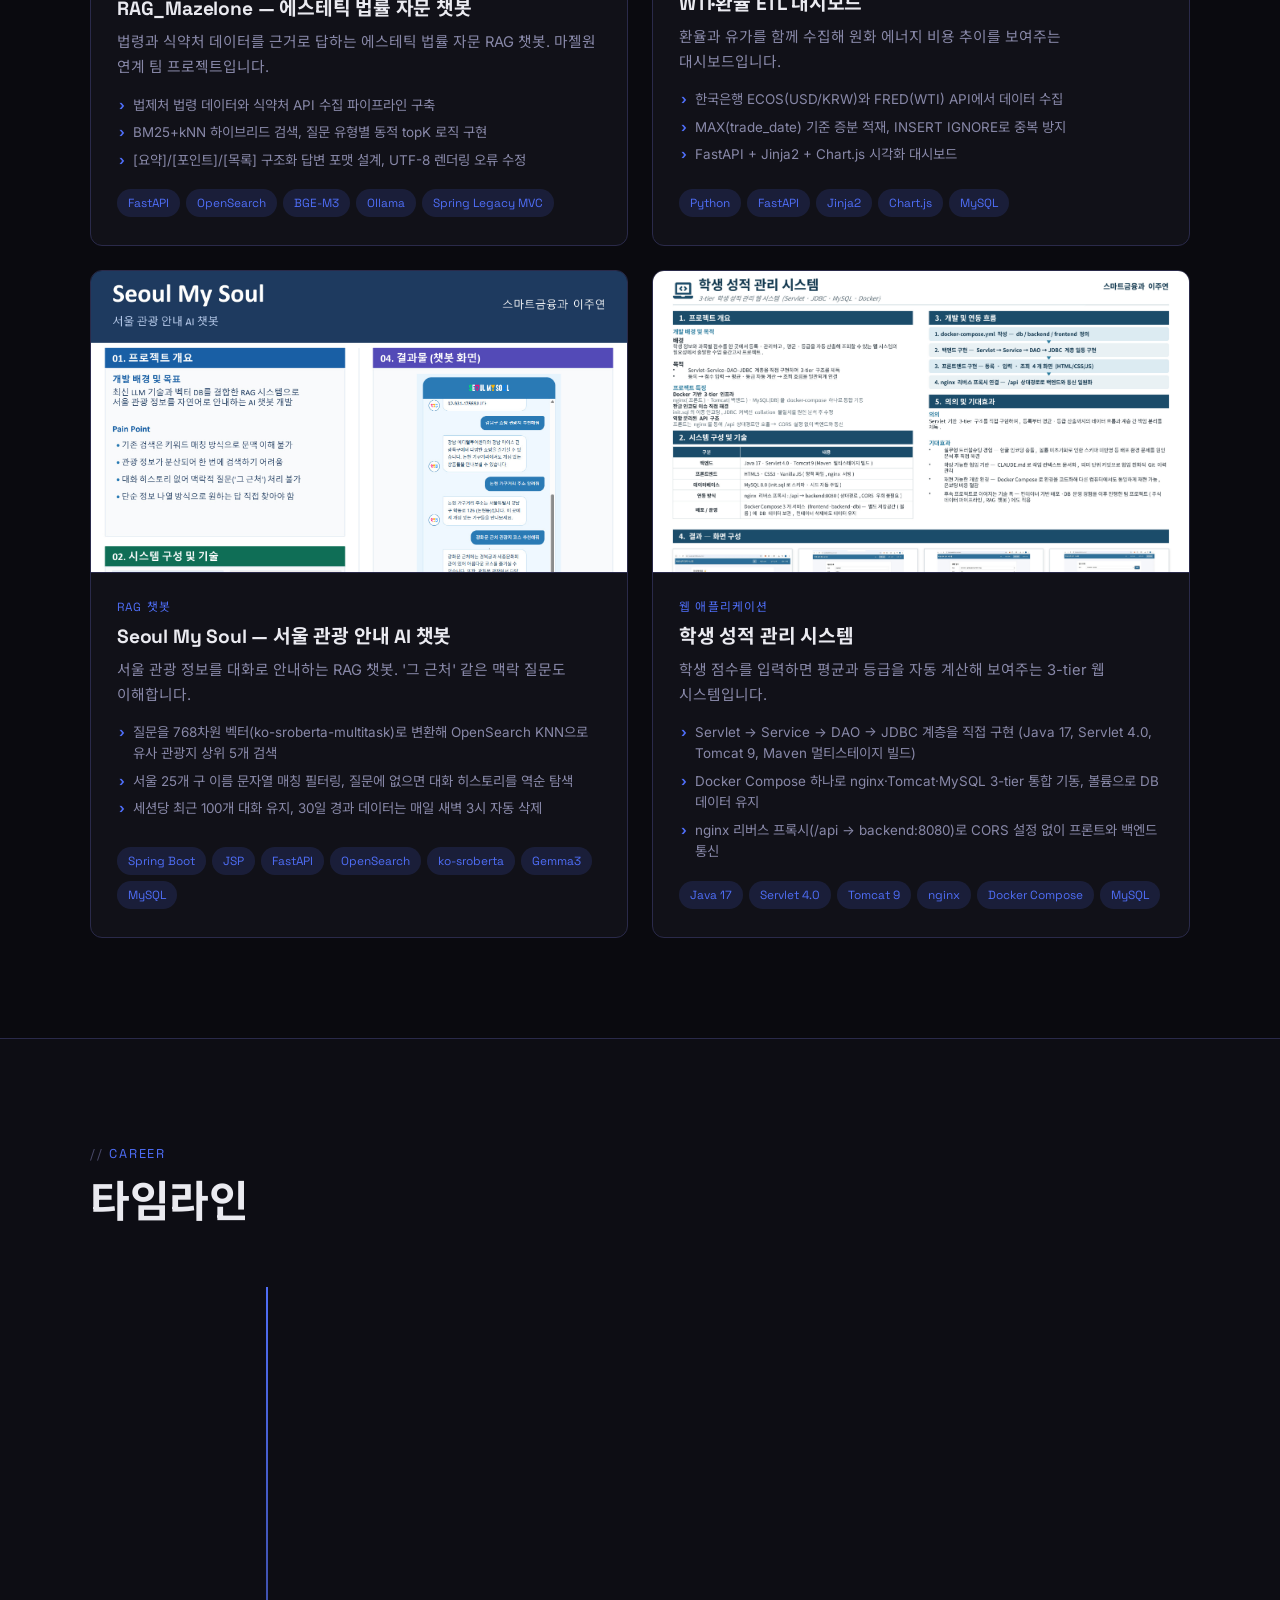
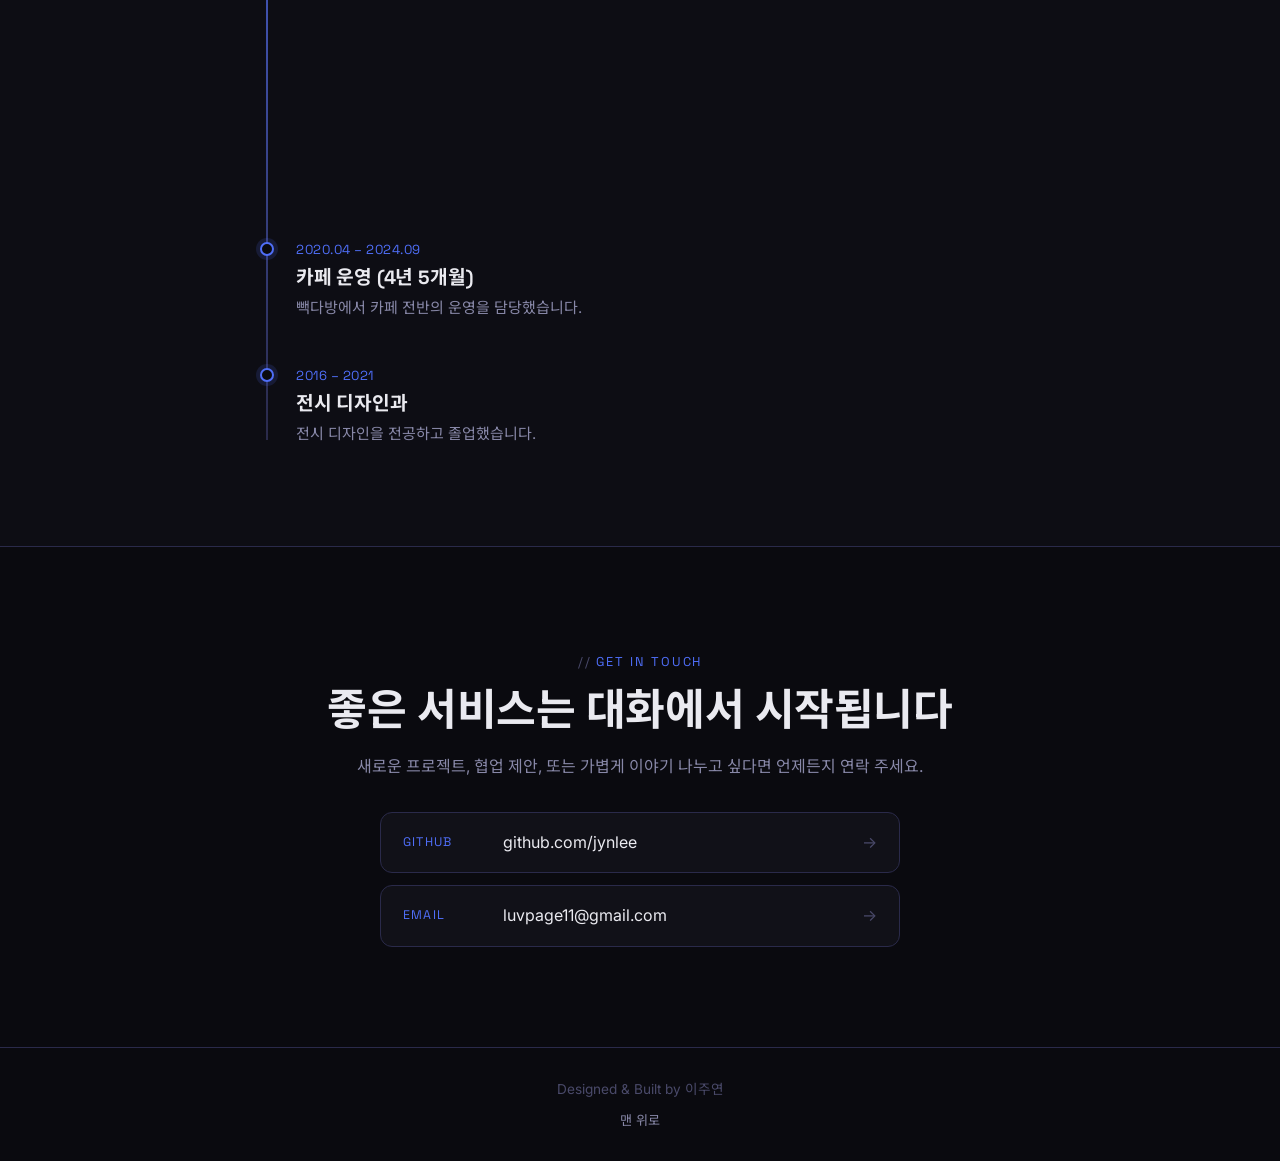
==== commit fac1d38b: "Add files via upload" ====
--- a/index.html
+++ b/index.html
@@ -3,7 +3,7 @@
 <head>
   <meta charset="utf-8">
   <meta name="viewport" content="width=device-width, initial-scale=1">
-  <title>이주연 | 풀스택 개발자</title>
+  <title>이주연 | AI·풀스택 개발자</title>
   <meta name="description" content="RAG 챗봇과 데이터 파이프라인을 만드는 개발자 이주연의 포트폴리오입니다.">
   <meta name="color-scheme" content="dark light">
   <meta name="theme-color" content="#0A0A0F">
@@ -76,7 +76,7 @@
         <h1 class="hero-title">
           <span data-i18n="hero.name">이주연</span><span class="cursor" aria-hidden="true"></span>
         </h1>
-        <p class="hero-role" data-i18n="hero.role">풀스택 개발자</p>
+        <p class="hero-role" data-i18n="hero.role">AI·풀스택 개발자</p>
         <p class="hero-tagline" data-i18n="hero.tagline"></p>
         <div class="hero-actions">
           <a class="btn btn-primary" href="#projects" data-i18n="hero.cta1">프로젝트 보기</a>
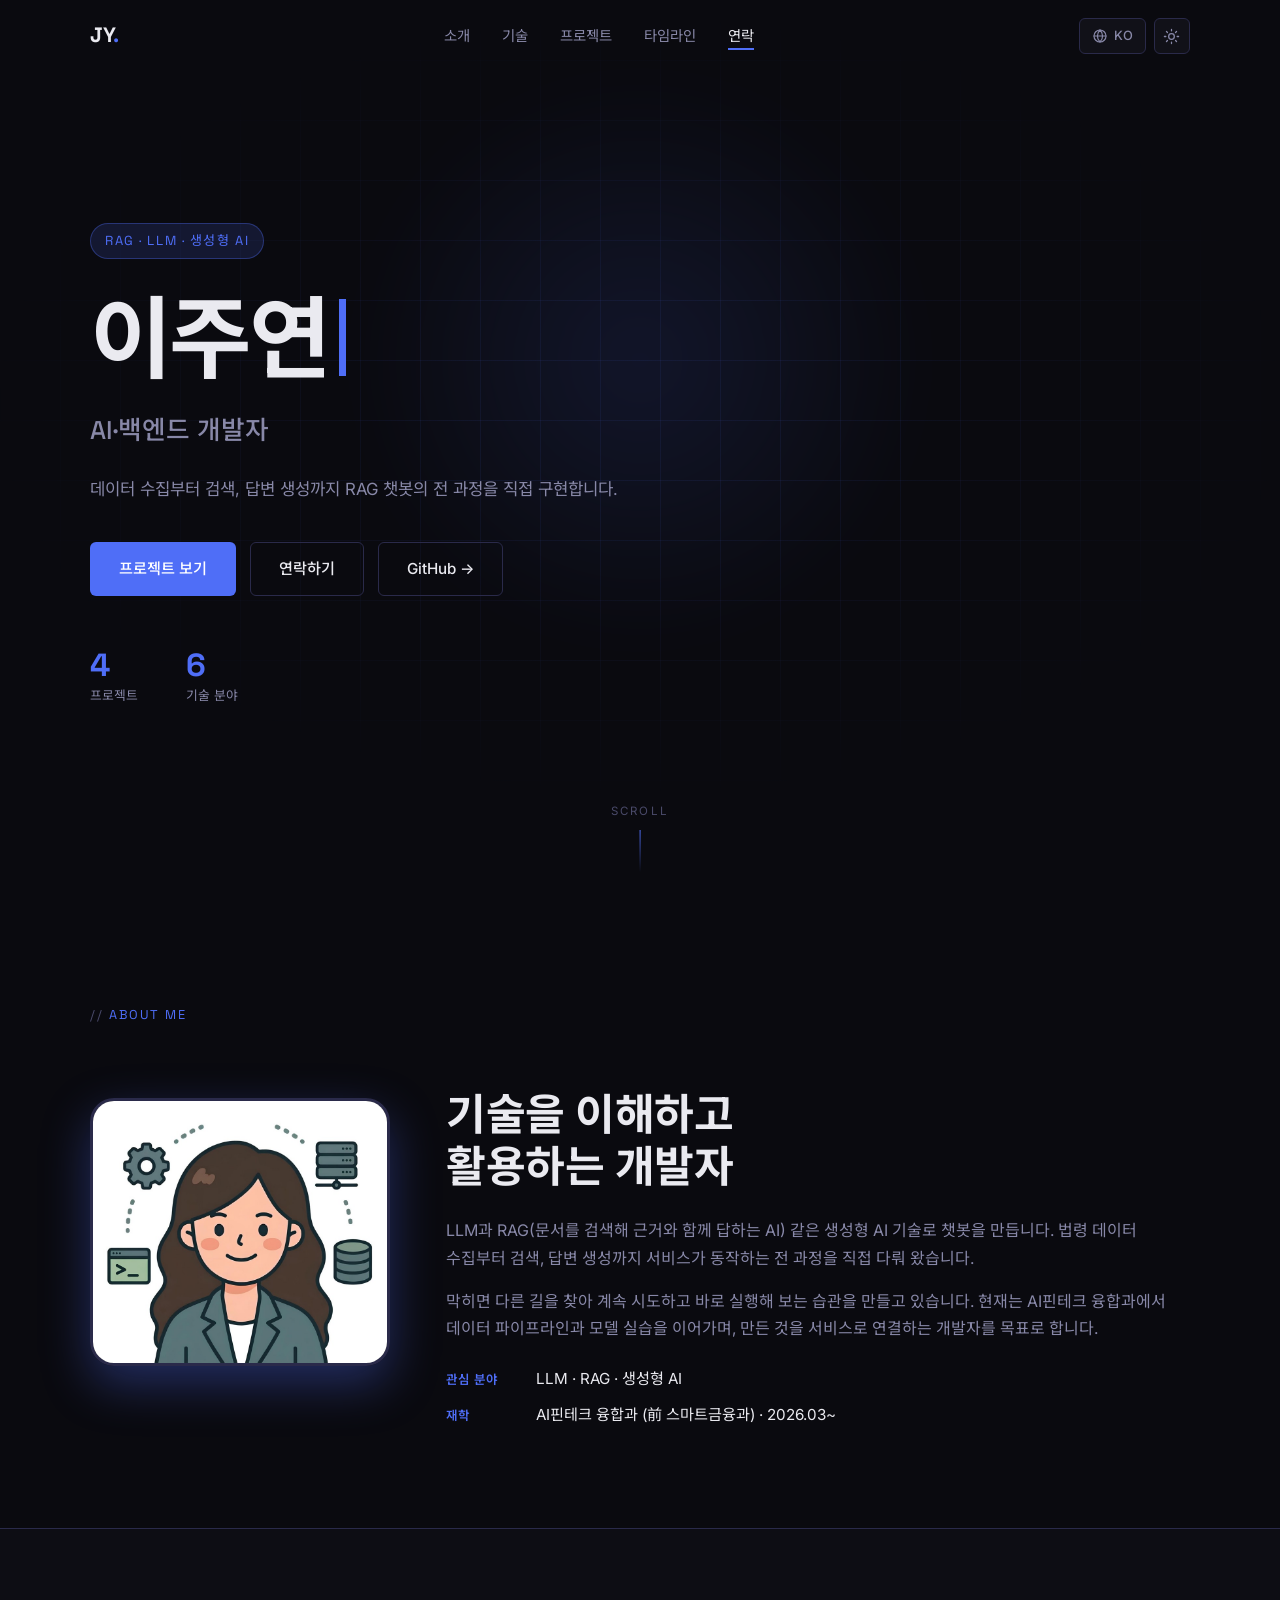
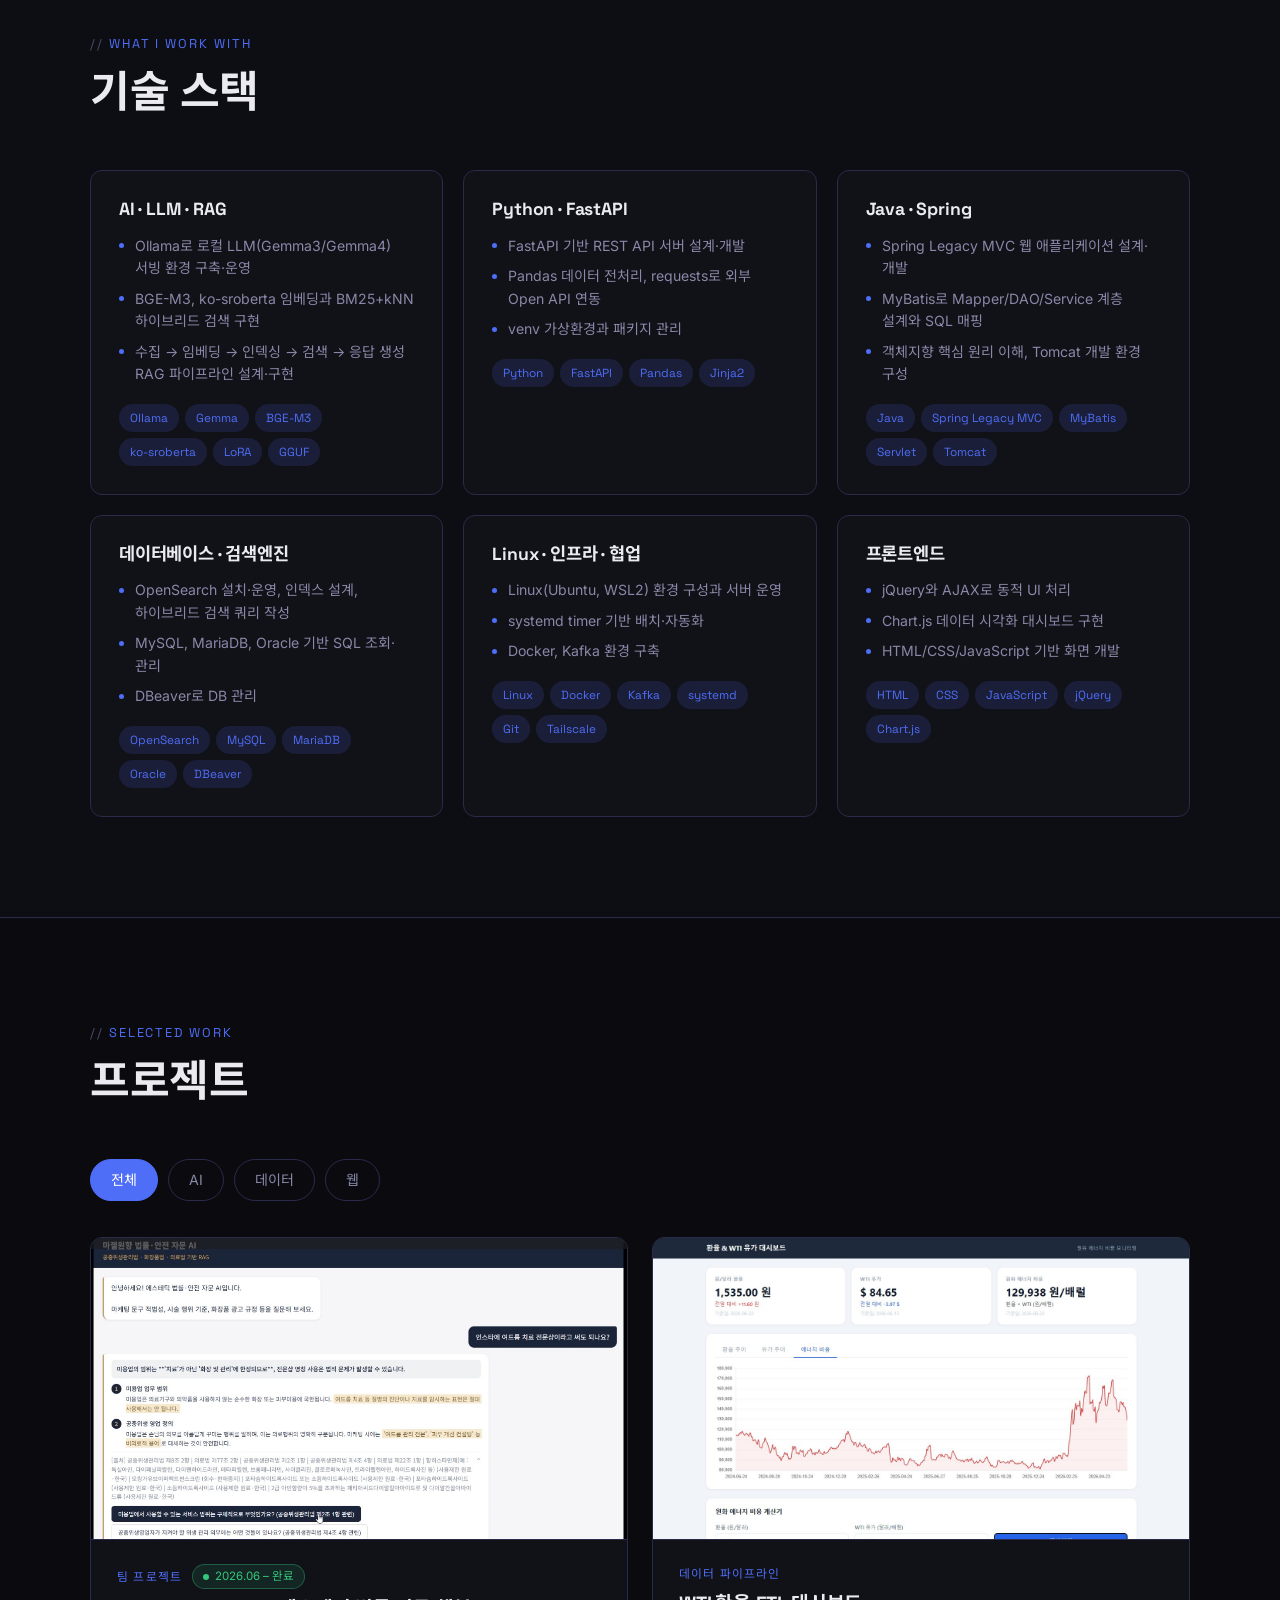
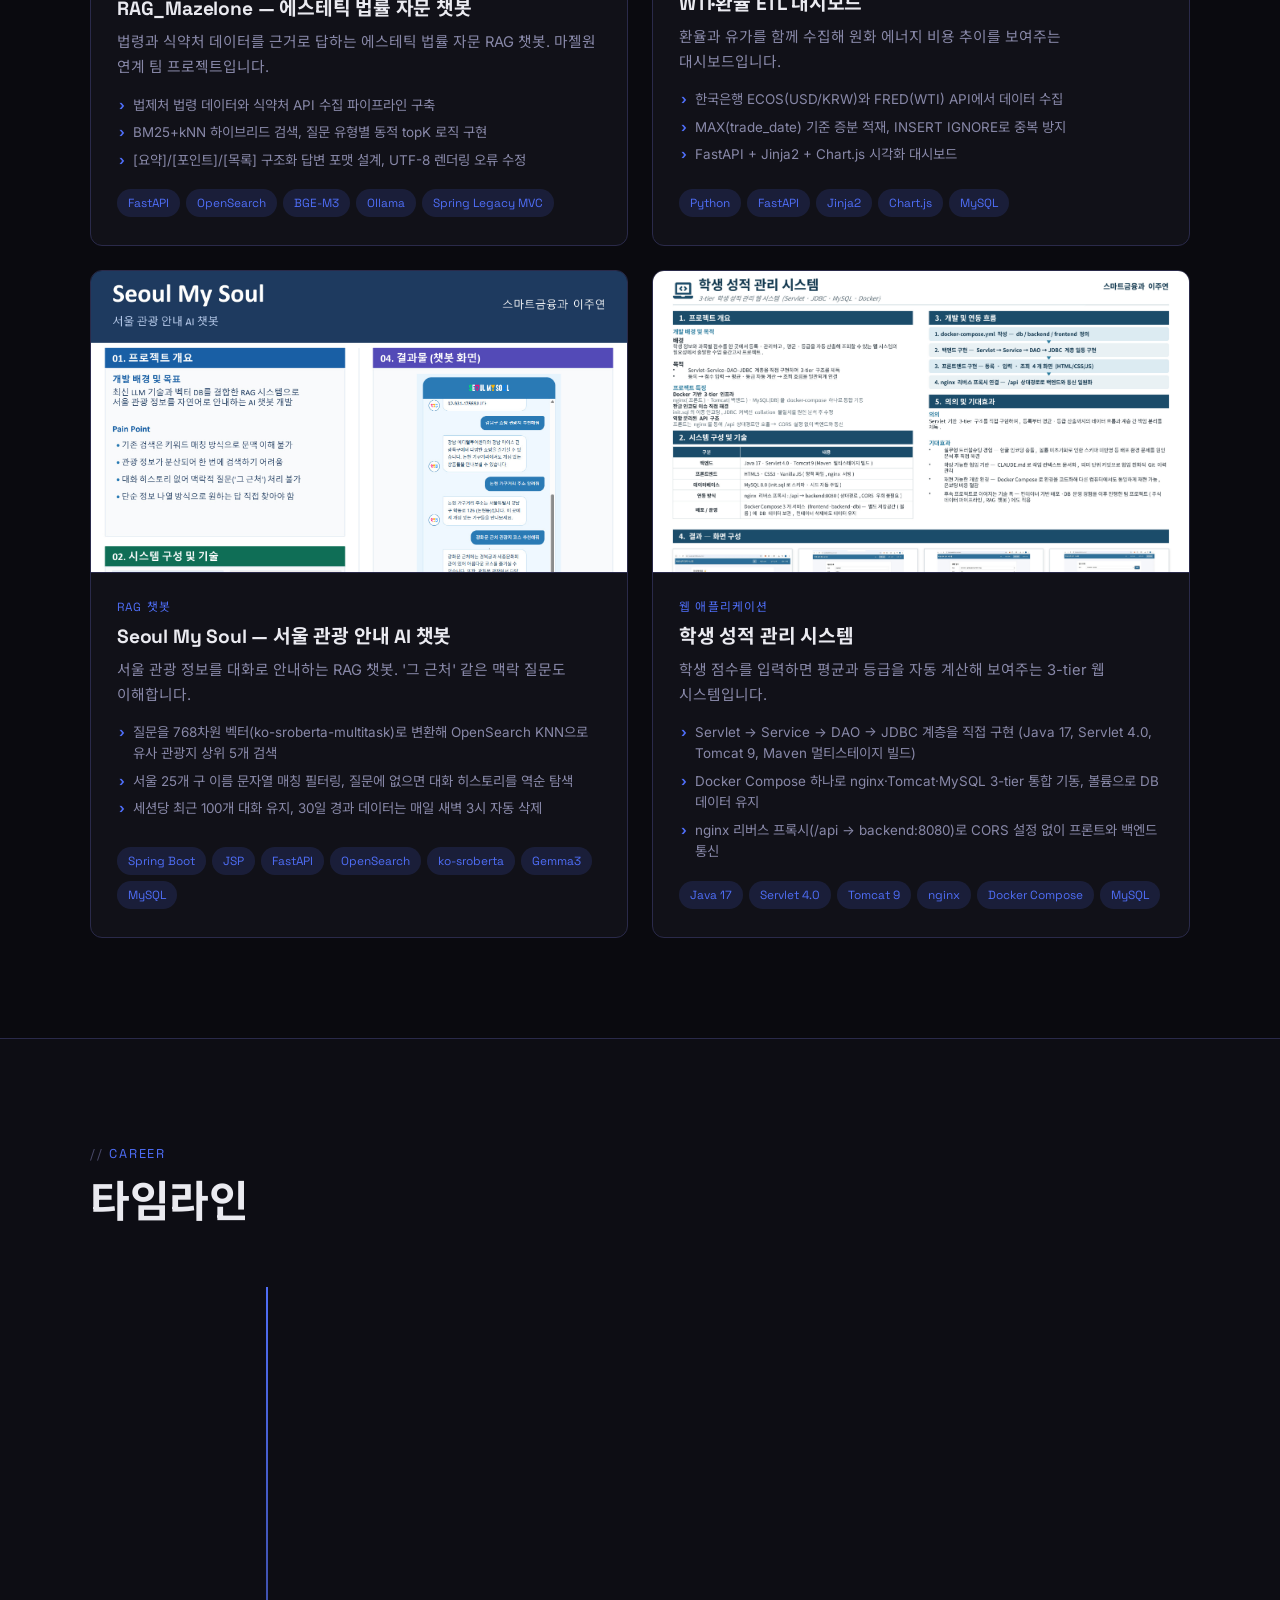
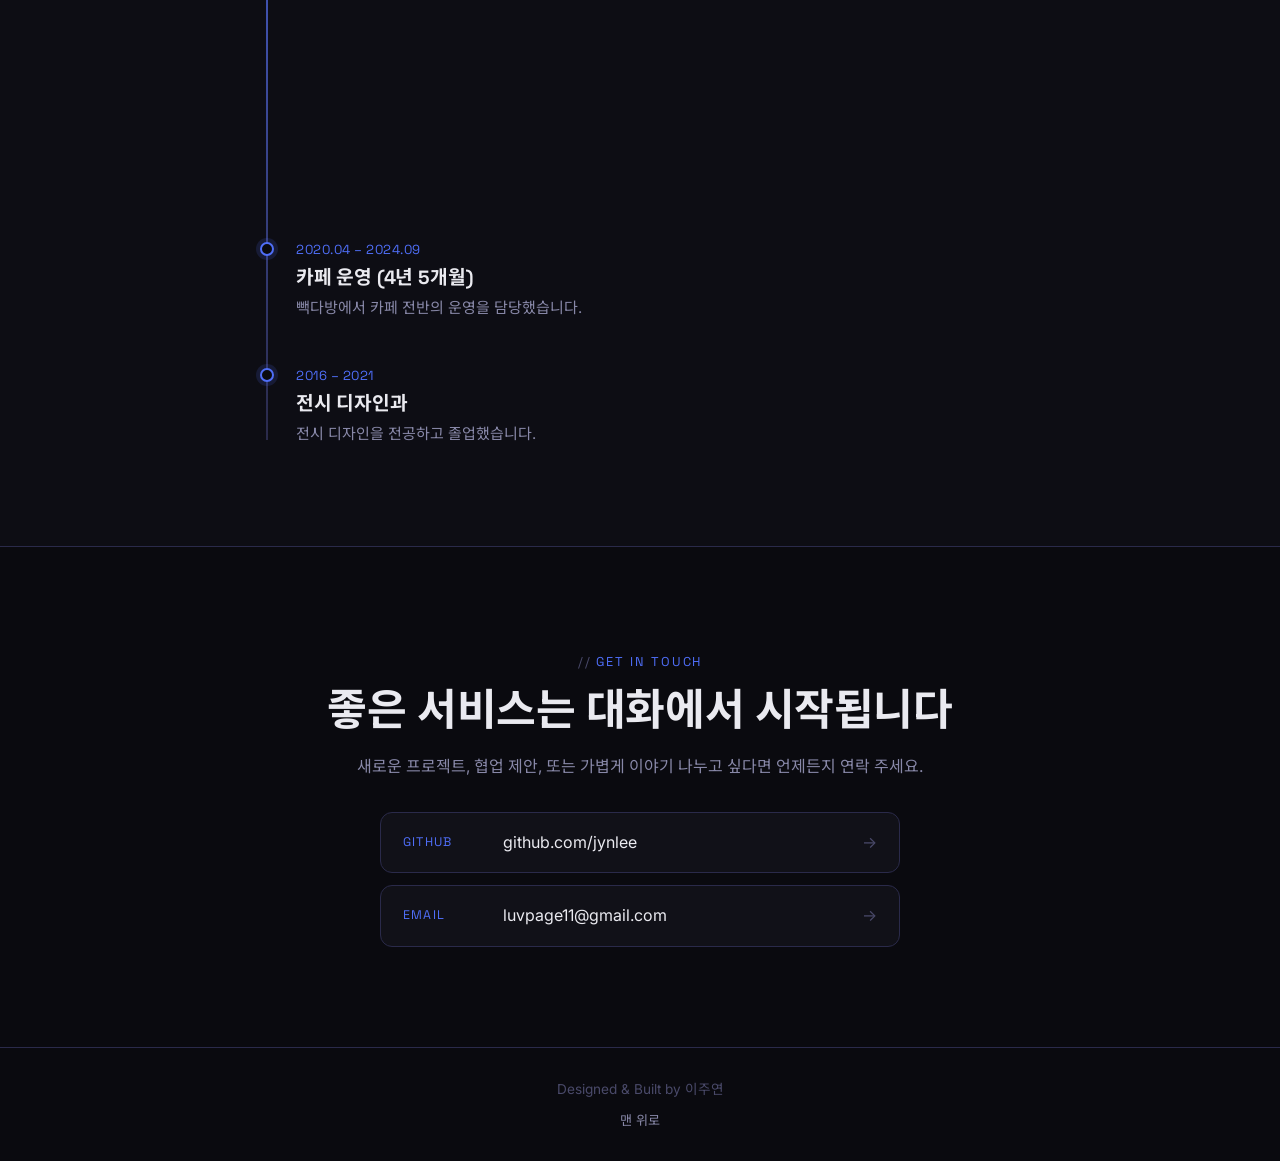
==== commit 42cdc18b: "Add files via upload" ====
--- a/index.html
+++ b/index.html
@@ -3,7 +3,7 @@
 <head>
   <meta charset="utf-8">
   <meta name="viewport" content="width=device-width, initial-scale=1">
-  <title>이주연 | AI·풀스택 개발자</title>
+  <title>이주연 | AI·백엔드 개발자</title>
   <meta name="description" content="RAG 챗봇과 데이터 파이프라인을 만드는 개발자 이주연의 포트폴리오입니다.">
   <meta name="color-scheme" content="dark light">
   <meta name="theme-color" content="#0A0A0F">
@@ -76,7 +76,7 @@
         <h1 class="hero-title">
           <span data-i18n="hero.name">이주연</span><span class="cursor" aria-hidden="true"></span>
         </h1>
-        <p class="hero-role" data-i18n="hero.role">AI·풀스택 개발자</p>
+        <p class="hero-role" data-i18n="hero.role">AI·백엔드 개발자</p>
         <p class="hero-tagline" data-i18n="hero.tagline"></p>
         <div class="hero-actions">
           <a class="btn btn-primary" href="#projects" data-i18n="hero.cta1">프로젝트 보기</a>
